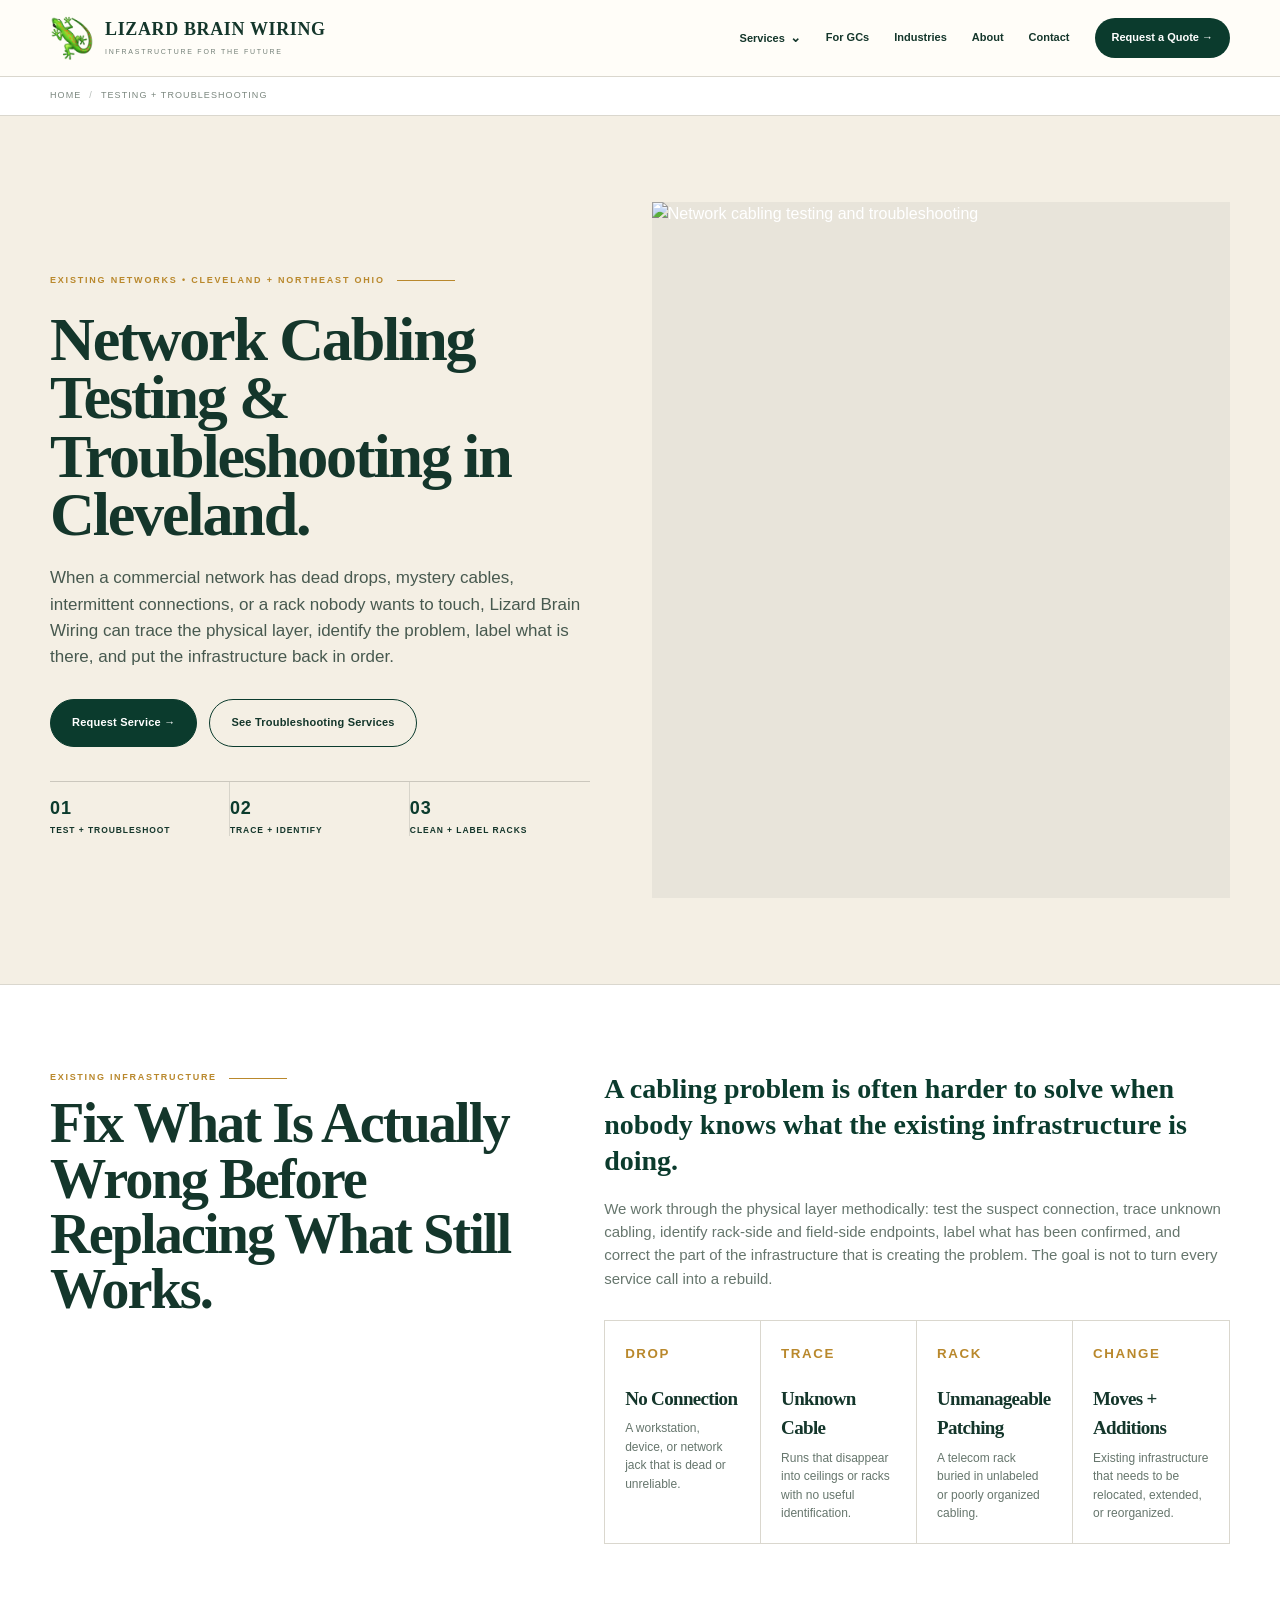
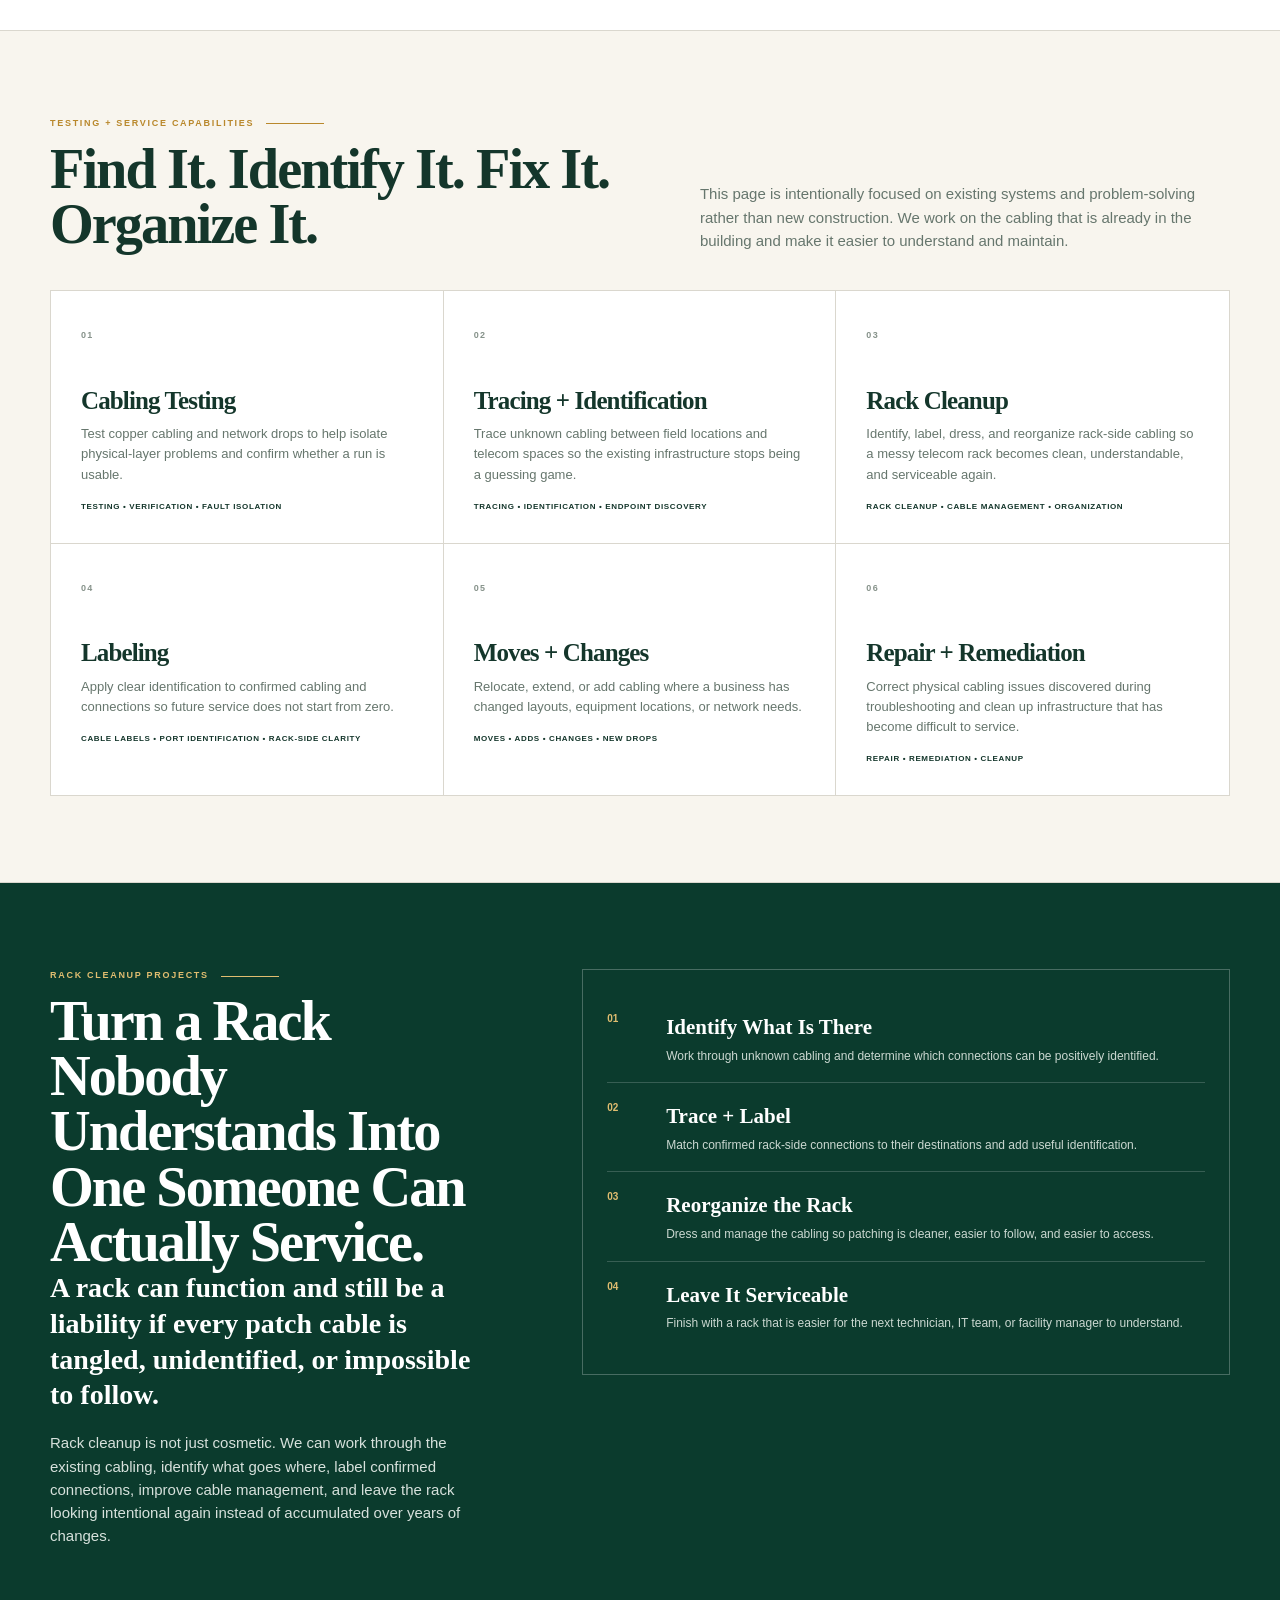
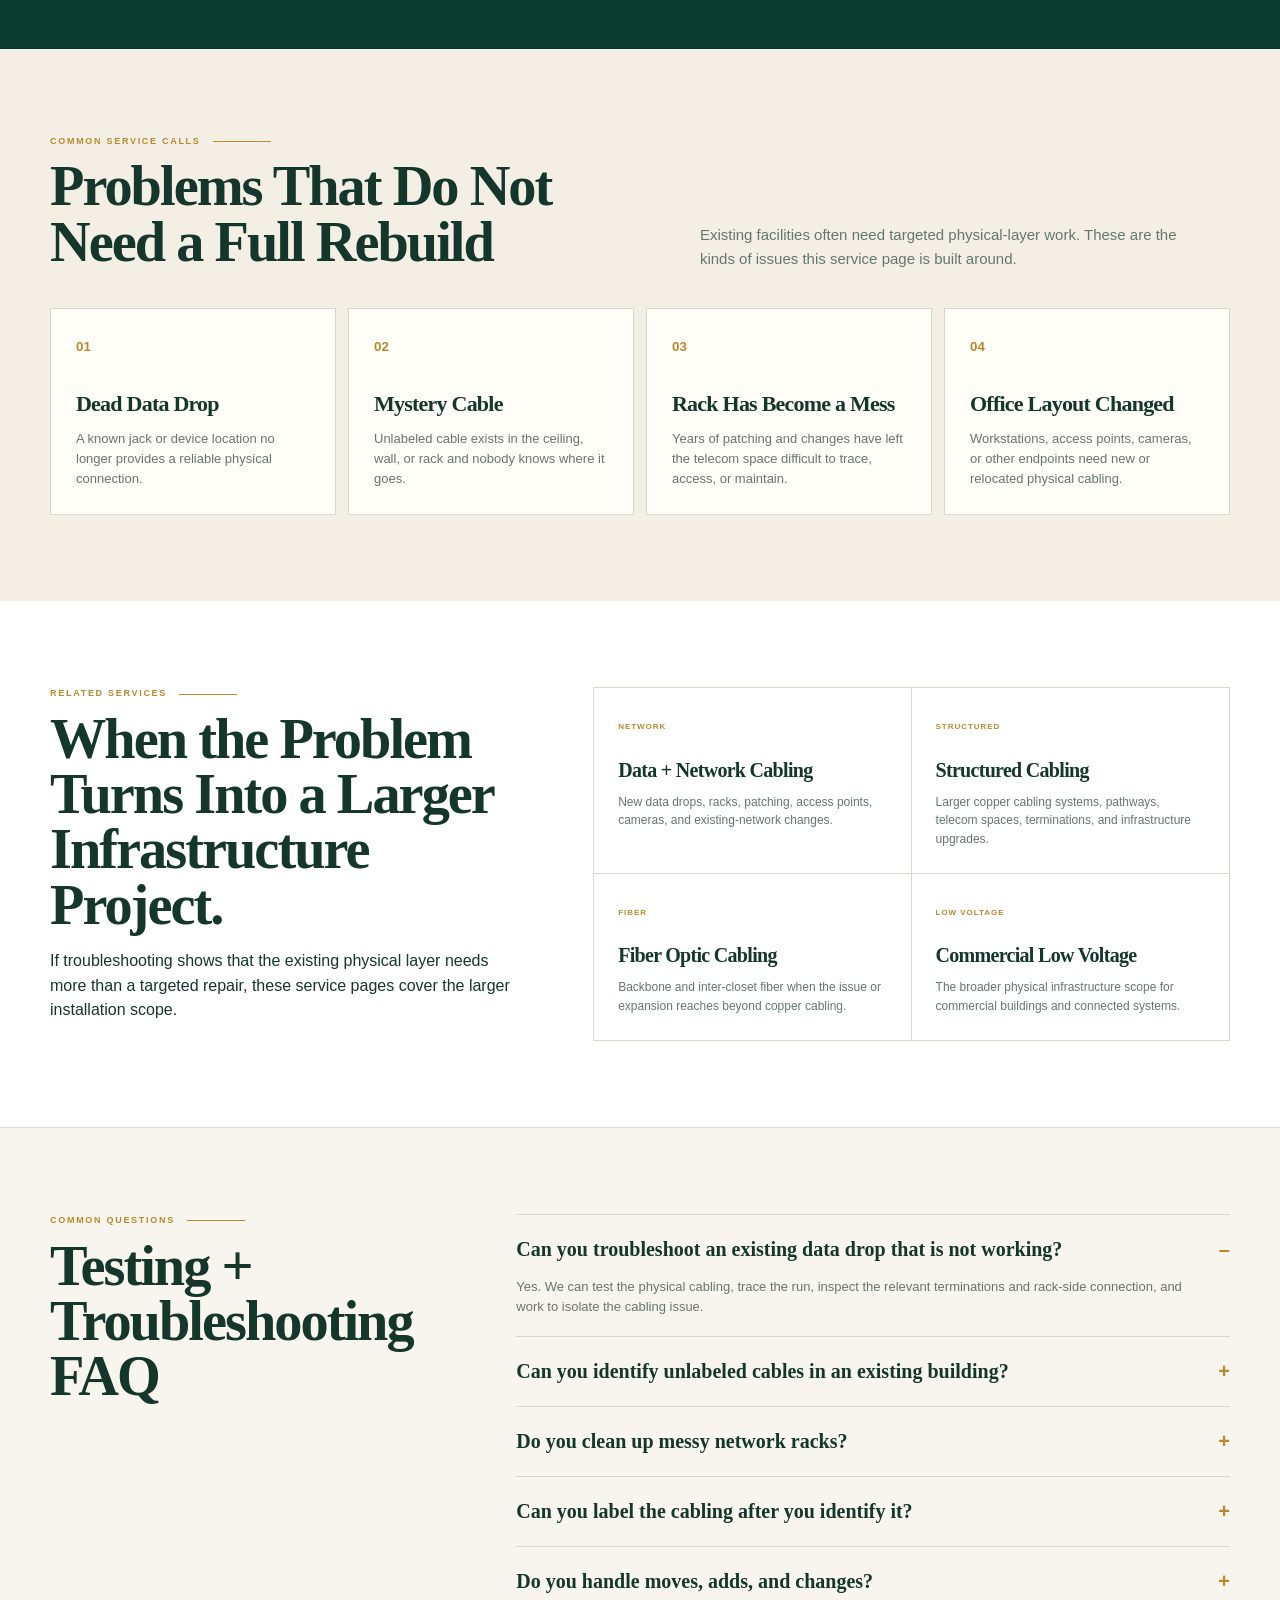
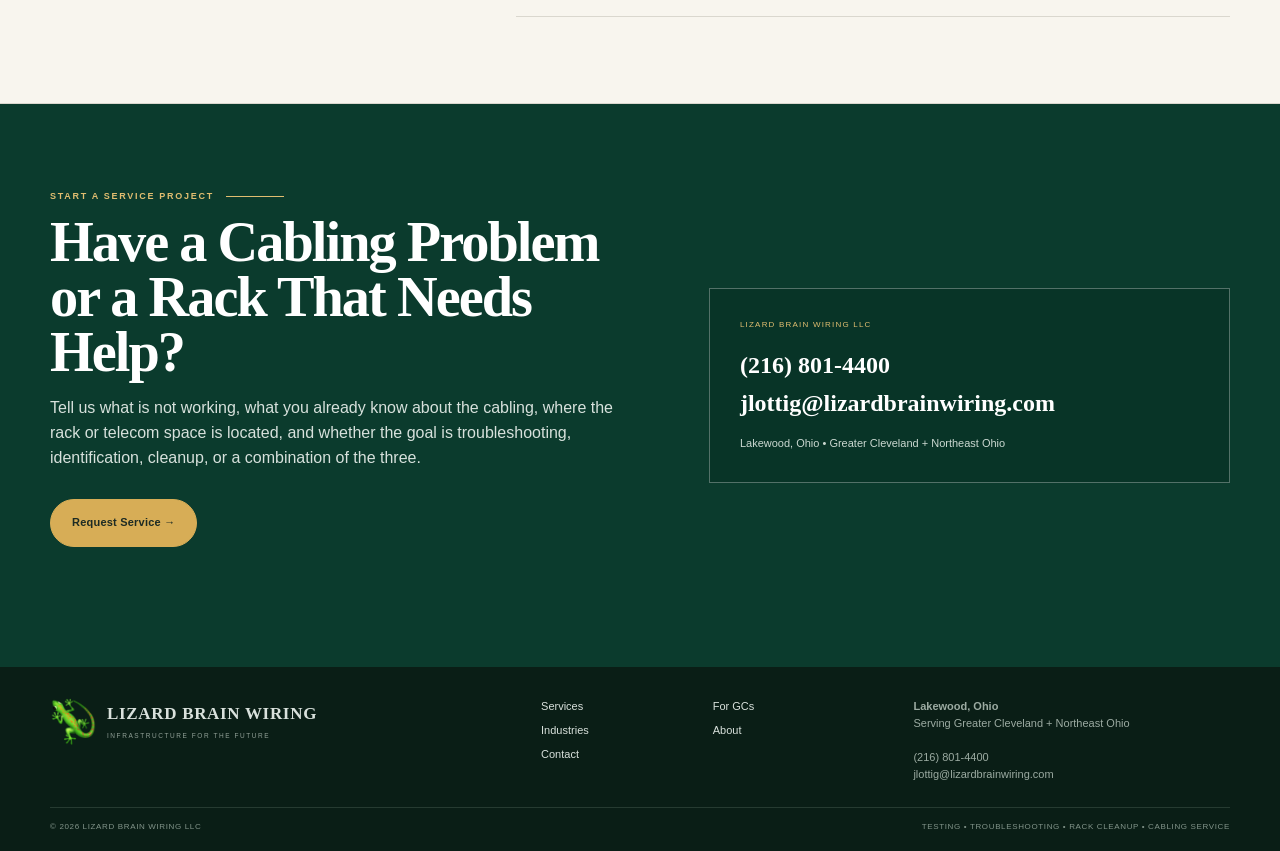
==== cabling-testing-troubleshooting/index.html @ b687ece9 "Recover live site source: add cabling-testing-troubleshooting/index.html" ====
<!doctype html>
<html lang="en">
<head>
<meta charset="utf-8">
<meta name="viewport" content="width=device-width,initial-scale=1">
<title>Network Cabling Testing & Troubleshooting Cleveland | Lizard Brain Wiring</title>
<meta name="description" content="Commercial network cabling testing and troubleshooting in Cleveland. Cable tracing, identification, labeling, rack cleanup, moves, changes and remediation.">
<meta name="theme-color" content="#0b3b2d">
<link rel="canonical" href="https://lizardbrainwiring.com/cabling-testing-troubleshooting/">
<style>:root{--green:#0b3b2d;--green2:#123f32;--ink:#14362b;--cream:#f4efe4;--paper:#fffdf8;--gold:#b9882c;--muted:#66766d;--line:#dad7ce;--soft:#f8f5ee}*{box-sizing:border-box} html{scroll-behavior:smooth} body{margin:0;background:var(--paper);color:var(--ink);font-family:Arial,Helvetica,sans-serif;line-height:1.55} a{color:inherit;text-decoration:none} .wrap{width:min(1180px,calc(100% - 44px));margin:auto}header{position:sticky;top:0;z-index:20;background:rgba(255,253,248,.96);backdrop-filter:blur(12px);border-bottom:1px solid var(--line)}.nav{height:76px;display:flex;align-items:center;justify-content:space-between;gap:24px} .brand{display:flex;align-items:center;gap:11px;min-width:250px} .brand img{width:44px;height:44px;object-fit:contain} .brand b{font:700 18px/1 Georgia,serif;letter-spacing:.035em} .brand small{display:block;margin-top:5px;font-size:7px;letter-spacing:.25em;color:#748078}nav{display:flex;align-items:center;gap:25px;font-size:11px;font-weight:700} .pill{background:var(--green);color:#fff;padding:11px 17px;border-radius:999px}h1,h2,h3{font-family:Georgia,'Times New Roman',serif;margin:0;letter-spacing:-.035em} .eyebrow{display:flex;align-items:center;gap:12px;text-transform:uppercase;letter-spacing:.2em;font-size:9px;font-weight:800;color:var(--gold)} .eyebrow:after{content:'';width:58px;height:1px;background:var(--gold)}.hero{background:var(--cream);border-bottom:1px solid var(--line)} .hero-grid{display:grid;grid-template-columns:minmax(0,1.16fr) minmax(360px,.74fr);column-gap:82px;min-height:650px;align-items:center} .hero-copy{padding:82px 0 70px;display:flex;flex-direction:column;justify-content:center;min-width:0}h1{font-size:clamp(50px,4.55vw,70px);line-height:.95;max-width:610px;margin:22px 0 22px} .hero-copy p{font-size:17px;max-width:540px;color:#47594f;margin:0} .actions{display:flex;gap:12px;flex-wrap:wrap;margin:28px 0 34px} .btn{display:inline-flex;min-height:48px;align-items:center;justify-content:center;padding:0 21px;border:1px solid var(--green);border-radius:999px;font-size:11px;font-weight:800;letter-spacing:.02em} .btn.primary{background:var(--green);color:#fff}.benefits{display:grid;grid-template-columns:repeat(4,1fr);border-top:1px solid #cbc7bd} .benefit{padding:14px 14px 0 0;border-right:1px solid #d7d4ca;font-size:8.5px;line-height:1.35;text-transform:uppercase;letter-spacing:.11em;font-weight:800} .benefit:last-child{border-right:0} .benefit strong{display:block;font-size:18px;color:var(--green);margin-bottom:5px}.hero-photo{position:relative;height:520px;min-height:0;overflow:hidden;align-self:center;margin:50px 0;border:1px solid rgba(20,54,43,.12);background:#e7e3da} .hero-photo img{position:absolute;inset:0;width:100%;height:100%;object-fit:cover;object-position:55% center} .hero-photo:after{content:'';position:absolute;inset:auto 0 0 auto;width:44%;height:25%;background:rgba(11,59,45,.92);clip-path:polygon(24% 0,100% 0,100% 100%,0 100%)} .hero-tag{position:absolute;right:27px;bottom:24px;z-index:2;color:#fff;text-align:right;text-transform:uppercase;letter-spacing:.15em;font-size:8px;line-height:1.8}.signal{background:#fff;border-bottom:1px solid var(--line)} .signal-grid{display:grid;grid-template-columns:1.3fr repeat(4,1fr)} .signal-grid div{padding:16px 18px;border-left:1px solid var(--line);font-size:9px;text-transform:uppercase;letter-spacing:.11em;font-weight:800;text-align:center} .signal-grid div:first-child{border-left:0;text-align:left;color:#68766e}section{padding:86px 0} .section-head{display:grid;grid-template-columns:1.05fr .95fr;gap:64px;align-items:end;margin-bottom:38px} h2{font-size:clamp(40px,4.4vw,60px);line-height:.98} .section-head p{margin:0;color:var(--muted);font-size:15px;max-width:510px} .kicker{display:flex;align-items:center;gap:12px;text-transform:uppercase;letter-spacing:.19em;font-size:9px;color:var(--gold);font-weight:800;margin-bottom:11px} .kicker:after{content:'';width:58px;height:1px;background:var(--gold)}.services{background:#fff} .service-grid{display:grid;grid-template-columns:repeat(3,1fr);border:1px solid var(--line)} .service{padding:30px;min-height:230px;border-right:1px solid var(--line);border-bottom:1px solid var(--line)} .service:nth-child(3n){border-right:0} .service:nth-last-child(-n+3){border-bottom:0} .num{font-size:9px;color:#87938b;font-weight:800;letter-spacing:.15em} .service h3{font-size:25px;line-height:1.05;margin:46px 0 10px} .service p{font-size:13px;color:var(--muted);margin:0} .service strong{display:block;margin-top:16px;font-size:8px;line-height:1.5;letter-spacing:.08em;text-transform:uppercase}.gc{background:var(--green);color:#fff;padding:82px 0} .gc-grid{display:grid;grid-template-columns:1fr 1fr;gap:90px;align-items:start} .gc .kicker{color:#e0bd70} .gc .kicker:after{background:#e0bd70} .gc h2{max-width:560px} .gc p{color:#d7e1dc;font-size:15px;max-width:560px} .gc-panel{border-top:1px solid rgba(255,255,255,.35)} .gc-item{display:grid;grid-template-columns:42px 1fr;gap:14px;padding:20px 0;border-bottom:1px solid rgba(255,255,255,.22)} .gc-item b{color:#e4c273;font-size:11px} .gc-item strong{display:block;font-family:Georgia,serif;font-size:22px;margin-bottom:4px} .gc-item span{color:#cbd8d1;font-size:13px}.industries{background:var(--cream)} .industry-grid{display:grid;grid-template-columns:repeat(4,1fr);gap:12px} .industry{background:var(--paper);border:1px solid var(--line);padding:25px;min-height:170px} .industry small{color:var(--gold);font-weight:800} .industry h3{font-size:23px;margin:31px 0 8px} .industry p{margin:0;color:var(--muted);font-size:13px}.process{background:var(--soft);border-top:1px solid var(--line);border-bottom:1px solid var(--line)} .steps{display:grid;grid-template-columns:repeat(4,1fr);border-top:1px solid var(--green);margin-top:36px} .step{padding:24px 24px 0 0;min-height:170px;border-right:1px solid var(--line)} .step:last-child{border-right:0} .step small{color:var(--gold);font-weight:800} .step h3{font-size:24px;margin:34px 0 8px} .step p{font-size:13px;color:var(--muted);margin:0}.about-grid{display:grid;grid-template-columns:.9fr 1.1fr;gap:84px;align-items:start} .about-grid .statement{font:700 27px/1.3 Georgia,serif;color:var(--green);margin:0 0 16px} .about-grid p{color:var(--muted);font-size:15px}.quote{background:var(--green);color:#fff} .quote-grid{display:grid;grid-template-columns:.85fr 1.15fr;gap:80px;align-items:start} .quote .kicker{color:#e0bd70} .quote .kicker:after{background:#e0bd70} .quote p{color:#d7e1dc} form{display:grid;grid-template-columns:1fr 1fr;gap:10px} label{display:grid;gap:5px;font-size:8px;text-transform:uppercase;letter-spacing:.1em;font-weight:800;color:#dbe5df} label.full,button.full,.status{grid-column:1/-1} input,select,textarea{width:100%;padding:12px;border:1px solid #557366;background:#1b4a37;color:#fff;font-family:Arial,Helvetica,sans-serif;font-size:16px;line-height:1.45;font-weight:500;outline:none} input::placeholder,textarea::placeholder{color:#a9b8b0;font-size:14px;font-weight:400} select option{font-size:16px} button{cursor:pointer} .gold{background:#d7ad56;border-color:#d7ad56;color:#1d2b24} .status{margin:0;min-height:16px;color:#e8cb88;font-size:10px}footer{background:#0a1e16;color:#d9e1dc;padding:31px 0 18px} .footer-grid{display:grid;grid-template-columns:1.15fr .85fr .8fr;gap:36px;align-items:start} .footer-brand{display:flex;align-items:center;gap:10px} .footer-brand img{width:47px;height:47px} .footer-brand b{font:700 17px Georgia,serif;letter-spacing:.04em} .footer-brand small{display:block;margin-top:4px;font-size:6.5px;letter-spacing:.24em;color:#91a097} .footer-links{display:grid;grid-template-columns:1fr 1fr;gap:7px;font-size:11px} .footer-meta{font-size:11px;color:#9caba2} .legal{display:flex;justify-content:space-between;border-top:1px solid #263b31;margin-top:24px;padding-top:13px;font-size:8px;color:#82948a;text-transform:uppercase;letter-spacing:.08em}@media(max-width:900px){nav a:not(.pill){display:none} .hero-grid,.section-head,.gc-grid,.about-grid,.quote-grid{grid-template-columns:1fr} .hero-grid{column-gap:0} .hero-copy{padding:58px 0 42px} .hero-photo{height:460px;min-height:0;margin:0 0 44px} .signal-grid{grid-template-columns:1fr 1fr} .signal-grid div{border-top:1px solid var(--line)} .service-grid{grid-template-columns:1fr 1fr} .service:nth-child(3n){border-right:1px solid var(--line)} .service:nth-child(2n){border-right:0} .service:nth-last-child(-n+3){border-bottom:1px solid var(--line)} .service:nth-last-child(-n+2){border-bottom:0} .industry-grid,.steps{grid-template-columns:1fr 1fr}}@media(max-width:580px){
.wrap{width:min(100% - 28px,1180px)}
.nav{height:82px;gap:12px}
.brand{min-width:0;gap:9px;flex:1 1 auto}
.brand .logo-mark{width:40px;height:40px;flex:0 0 40px}
.brand>span:last-child{min-width:0}
.brand b{display:block;font-size:14px;line-height:1.02;letter-spacing:.025em;white-space:nowrap}
.brand small{font-size:5.5px;letter-spacing:.19em;white-space:nowrap;margin-top:6px}
nav{flex:0 0 auto}
.pill{font-size:9.5px;padding:10px 14px;white-space:nowrap}
.hero-grid{display:block;min-height:0;align-items:stretch}
.hero-copy{padding:48px 0 36px}
.eyebrow{font-size:7.5px;letter-spacing:.17em;gap:9px;white-space:nowrap}
.eyebrow:after{width:32px;flex:0 0 32px}
h1{font-size:clamp(35px,9.4vw,39px);line-height:.96;letter-spacing:-.042em;max-width:100%;margin:20px 0 20px}
.hero-copy p{font-size:15.5px;line-height:1.6;max-width:100%}
.actions{gap:10px;margin:25px 0 30px}
.btn{min-height:46px;padding:0 18px;font-size:10.5px}
.benefits{grid-template-columns:repeat(2,1fr)}
.benefit{border-right:1px solid #d7d4ca;border-bottom:1px solid #d7d4ca;padding:13px 12px 13px 0}
.benefit:nth-child(2n){border-right:0;padding-left:14px}
.benefit:nth-last-child(-n+2){border-bottom:0}
.hero-photo{height:330px;margin:8px 0 34px}
.hero-tag{right:18px;bottom:18px;font-size:7px}
.hero-photo:after{width:56%;height:30%}
section{padding:64px 0}
.hero{padding:18px 0 0}
.signal-grid,.service-grid,.industry-grid,.steps,form,.footer-grid{grid-template-columns:1fr}
.signal-grid div{border-left:0}
.service{border-right:0!important;border-bottom:1px solid var(--line)!important}
.service:last-child{border-bottom:0!important}
.gc-grid{gap:42px}
.step{border-right:0;border-bottom:1px solid var(--line)}
.step:last-child{border-bottom:0}
label.full,button.full,.status{grid-column:1}
.legal{display:block}
.legal span{display:block;margin-top:6px}
}
@media(max-width:380px){
.nav{height:76px}.brand .logo-mark{width:35px;height:35px;flex-basis:35px}.brand b{font-size:12.5px}.brand small{font-size:5px}.pill{font-size:8.5px;padding:9px 11px}h1{font-size:34px}.eyebrow{font-size:7px}.eyebrow:after{width:24px;flex-basis:24px}.btn{padding:0 15px;font-size:10px}
}
.logo-mark{display:inline-block;flex:0 0 auto;background:url('/logo.svg') center/contain no-repeat;width:44px;height:44px}.footer-brand .logo-mark{width:47px;height:47px}.hp{position:absolute!important;left:-10000px!important;width:1px!important;height:1px!important;overflow:hidden!important}.btn:disabled{opacity:.65;cursor:wait}
.form-note{grid-column:1/-1;margin:0;color:#aebdb5;font-size:10px;line-height:1.5;text-transform:none;letter-spacing:0;font-weight:400}
input:focus,select:focus,textarea:focus{border-color:#e0bd70;box-shadow:0 0 0 2px rgba(224,189,112,.18)}
@media(max-width:580px){.form-note{grid-column:1}}

.service-more{display:inline-flex;align-items:center;margin-top:18px;font-size:9px;font-weight:800;letter-spacing:.05em;text-transform:uppercase;color:var(--green);border-bottom:1px solid rgba(11,59,45,.35);padding-bottom:3px}.service-more:hover{border-bottom-color:var(--green)}

.site-nav-row{position:relative}.desktop-nav{display:flex;align-items:center;gap:25px}.desktop-services{position:relative}
.services-trigger{appearance:none;border:0;background:transparent;color:var(--ink);font:700 11px Arial,Helvetica,sans-serif;cursor:pointer;padding:12px 0;display:flex;align-items:center;gap:5px}
.services-trigger span{font-size:13px;transition:transform .18s ease}.desktop-services.is-open .services-trigger span,.desktop-services:hover .services-trigger span,.desktop-services:focus-within .services-trigger span{transform:rotate(180deg)}
.services-dropdown{position:absolute;top:calc(100% + 9px);left:-18px;width:265px;background:var(--paper);border:1px solid var(--line);box-shadow:0 14px 34px rgba(10,30,22,.14);padding:8px;opacity:0;visibility:hidden;transform:translateY(-5px);transition:.16s ease;z-index:60}
.services-dropdown:before{content:'';position:absolute;left:0;right:0;top:-12px;height:12px}.services-dropdown a{display:block!important;padding:12px;font-size:11px;border-bottom:1px solid #ece8df}
.services-dropdown a:last-child{border-bottom:0}.services-dropdown a:hover,.services-dropdown a:focus{background:var(--soft);color:var(--green)}
.desktop-services:hover .services-dropdown,.desktop-services:focus-within .services-dropdown,.desktop-services.is-open .services-dropdown{opacity:1;visibility:visible;transform:none}
.mobile-menu-toggle{display:none;width:44px;height:44px;border:1px solid var(--line);background:var(--paper);border-radius:10px;padding:0;align-items:center;justify-content:center;flex-direction:column;gap:5px;flex:0 0 44px}
.mobile-menu-toggle span{display:block;width:20px;height:2px;background:var(--green);transition:.18s ease}.mobile-menu-toggle[aria-expanded="true"] span:nth-child(1){transform:translateY(7px) rotate(45deg)}
.mobile-menu-toggle[aria-expanded="true"] span:nth-child(2){opacity:0}.mobile-menu-toggle[aria-expanded="true"] span:nth-child(3){transform:translateY(-7px) rotate(-45deg)}
.mobile-drawer{background:var(--paper);border-top:1px solid var(--line);box-shadow:0 14px 30px rgba(10,30,22,.12)}.mobile-drawer[hidden]{display:none}
.mobile-menu-inner{padding:14px 0 20px;display:grid}.mobile-menu-inner>a{display:block;padding:13px 2px;border-bottom:1px solid var(--line);font-size:13px;font-weight:700}
.mobile-menu-inner .mobile-sub{padding-left:18px;font-weight:600;color:#4f6258}.mobile-services-label{padding:15px 2px 5px;font-size:8px;letter-spacing:.16em;text-transform:uppercase;color:var(--gold);font-weight:800}
.mobile-menu-inner .mobile-quote{margin-top:16px;border:0;background:var(--green);color:#fff;border-radius:999px;text-align:center;padding:13px 18px}.mobile-menu-inner>a:last-child{border-bottom:0}
@media(max-width:900px){.desktop-nav{display:none!important}.mobile-menu-toggle{display:flex}.site-nav-row{gap:14px}.site-header .brand{min-width:0;flex:1 1 auto}.site-header .brand b,.site-header .brand small{white-space:nowrap}}
@media(max-width:580px){.site-header .nav{height:76px}.mobile-menu-toggle{width:42px;height:42px;flex-basis:42px}.site-header .brand b{font-size:14px}.site-header .brand small{font-size:5.5px}.mobile-menu-inner>a{font-size:12.5px;padding:12px 2px}}
@media(max-width:380px){.site-header .brand b{font-size:12.5px}.site-header .brand small{font-size:5px}.mobile-menu-toggle{width:40px;height:40px;flex-basis:40px}}

html,body{max-width:100%;overflow-x:hidden}.trouble-page *{min-width:0}
.trouble-page .breadcrumb{border-bottom:1px solid var(--line);background:#fff}.trouble-page .breadcrumb .wrap{padding:12px 0;font-size:9px;text-transform:uppercase;letter-spacing:.12em;color:#7b877f}.trouble-page .breadcrumb span{color:#b3b9b5;margin:0 8px}
.trouble-page .hero-grid{grid-template-columns:1.02fr .98fr;min-height:610px;align-items:stretch;column-gap:0}.trouble-page .hero-copy{padding:72px 62px 62px 0}.trouble-page h1{font-size:clamp(49px,4.85vw,74px);line-height:.94;max-width:780px}.trouble-page .hero-copy p{max-width:640px}
.trouble-page .hero-points{display:grid;grid-template-columns:repeat(3,1fr);border-top:1px solid #cbc7bd}.trouble-page .hero-point{padding:14px 14px 0 0;border-right:1px solid #d7d4ca;font-size:8.5px;line-height:1.35;text-transform:uppercase;letter-spacing:.11em;font-weight:800}.trouble-page .hero-point:last-child{border-right:0}.trouble-page .hero-point strong{display:block;font-size:18px;color:var(--green);margin-bottom:5px}
.trouble-page .diag-visual{position:relative;min-height:610px;background:#102f27;color:#fff;overflow:hidden;padding:46px 38px;display:flex;align-items:center}.trouble-page .diag-visual:before{content:'';position:absolute;inset:0;background:radial-gradient(circle at 50% 45%,rgba(224,189,112,.17),transparent 30%),linear-gradient(rgba(255,255,255,.045) 1px,transparent 1px),linear-gradient(90deg,rgba(255,255,255,.045) 1px,transparent 1px);background-size:auto,32px 32px,32px 32px}
.trouble-page .diag-board{position:relative;z-index:2;width:100%;border:1px solid rgba(255,255,255,.22);padding:24px;background:rgba(2,22,16,.3)}.trouble-page .diag-label{text-transform:uppercase;letter-spacing:.18em;font-size:8px;color:#e0bd70;margin-bottom:21px}
.trouble-page .diag-row{display:grid;grid-template-columns:42px 1fr;gap:14px;align-items:start;padding:16px 0;border-top:1px solid rgba(255,255,255,.17)}.trouble-page .diag-row:first-of-type{border-top:0}.trouble-page .diag-code{width:38px;height:38px;border:1px solid #d7ad56;border-radius:50%;display:grid;place-items:center;font:700 12px Georgia,serif;color:#e0bd70}.trouble-page .diag-row b{font:700 20px Georgia,serif;display:block}.trouble-page .diag-row span{font-size:10.5px;color:#cbd8d1}.trouble-page .diag-arrow{height:18px;border-left:1px solid #d7ad56;margin-left:18px}
.trouble-page .intro{background:#fff}.trouble-page .intro-grid,.trouble-page .rack-grid,.trouble-page .faq-grid{display:grid;grid-template-columns:.86fr 1.14fr;gap:82px;align-items:start}.trouble-page .intro .lead,.trouble-page .rack .statement{font:700 28px/1.28 Georgia,serif;color:var(--green);margin:0 0 18px}.trouble-page .intro p,.trouble-page .rack p{color:var(--muted);font-size:15px}
.trouble-page .problem-strip{display:grid;grid-template-columns:repeat(4,1fr);border:1px solid var(--line);margin-top:30px}.trouble-page .problem{padding:20px;border-right:1px solid var(--line)}.trouble-page .problem:last-child{border-right:0}.trouble-page .problem small{color:var(--gold);font-weight:800;letter-spacing:.12em}.trouble-page .problem h3{font-size:19px;margin:18px 0 6px}.trouble-page .problem p{font-size:12px;margin:0}
.trouble-page .capabilities{background:var(--soft);border-top:1px solid var(--line);border-bottom:1px solid var(--line)}.trouble-page .cap-grid{display:grid;grid-template-columns:repeat(3,1fr);border:1px solid var(--line);background:#fff}.trouble-page .cap{padding:30px;min-height:245px;border-right:1px solid var(--line);border-bottom:1px solid var(--line)}.trouble-page .cap:nth-child(3n){border-right:0}.trouble-page .cap:nth-last-child(-n+3){border-bottom:0}.trouble-page .cap .num{font-size:9px;color:#87938b;font-weight:800;letter-spacing:.15em}.trouble-page .cap h3{font-size:25px;line-height:1.05;margin:42px 0 10px}.trouble-page .cap p{font-size:13px;color:var(--muted);margin:0}.trouble-page .cap strong{display:block;margin-top:16px;font-size:8px;line-height:1.5;letter-spacing:.08em;text-transform:uppercase}
.trouble-page .rack{background:var(--green);color:#fff}.trouble-page .rack-grid{grid-template-columns:.82fr 1.18fr}.trouble-page .rack .kicker{color:#e0bd70}.trouble-page .rack .kicker:after{background:#e0bd70}.trouble-page .rack .statement{color:#fff}.trouble-page .rack p{color:#d7e1dc}.trouble-page .rack-board{border:1px solid rgba(255,255,255,.25);padding:24px}
.trouble-page .rack-step{display:grid;grid-template-columns:46px 1fr;gap:13px;padding:17px 0;border-top:1px solid rgba(255,255,255,.18)}.trouble-page .rack-step:first-child{border-top:0}.trouble-page .rack-step b{color:#e0bd70;font-size:10px}.trouble-page .rack-step strong{display:block;font-family:Georgia,serif;font-size:21px;margin-bottom:3px}.trouble-page .rack-step span{display:block;color:#cbd8d1;font-size:12px}
.trouble-page .situations{background:var(--cream)}.trouble-page .situation-grid{display:grid;grid-template-columns:repeat(4,1fr);gap:12px}.trouble-page .situation{background:var(--paper);border:1px solid var(--line);padding:25px;min-height:185px}.trouble-page .situation small{color:var(--gold);font-weight:800}.trouble-page .situation h3{font-size:22px;margin:28px 0 8px}.trouble-page .situation p{margin:0;color:var(--muted);font-size:13px}
.trouble-page .boundary{background:#fff}.trouble-page .boundary-grid{display:grid;grid-template-columns:.84fr 1.16fr;gap:82px;align-items:start}.trouble-page .boundary-cards{display:grid;grid-template-columns:1fr 1fr;border:1px solid var(--line)}.trouble-page .boundary-card{padding:24px;border-right:1px solid var(--line);border-bottom:1px solid var(--line)}.trouble-page .boundary-card:nth-child(2n){border-right:0}.trouble-page .boundary-card:nth-last-child(-n+2){border-bottom:0}.trouble-page .boundary-card small{color:var(--gold);font-size:8px;font-weight:800;letter-spacing:.12em}.trouble-page .boundary-card h3{font-size:20px;margin:18px 0 7px}.trouble-page .boundary-card p{font-size:12px;color:var(--muted);margin:0}
.trouble-page .faq{background:var(--soft);border-top:1px solid var(--line);border-bottom:1px solid var(--line)}.trouble-page .faq-grid{grid-template-columns:.7fr 1.3fr}.trouble-page .questions{border-top:1px solid var(--line)}.trouble-page details{border-bottom:1px solid var(--line);padding:19px 0}.trouble-page summary{cursor:pointer;font-family:Georgia,serif;font-size:20px;font-weight:700;list-style:none;display:flex;justify-content:space-between;gap:18px}.trouble-page summary::-webkit-details-marker{display:none}.trouble-page summary:after{content:'+';font-family:Arial,sans-serif;color:var(--gold)}.trouble-page details[open] summary:after{content:'–'}.trouble-page details p{color:var(--muted);font-size:13px;margin:12px 36px 0 0}
.trouble-page .quote-grid{grid-template-columns:1fr .9fr;align-items:center}.trouble-page .contact-card{border:1px solid rgba(255,255,255,.3);padding:30px;background:rgba(4,32,23,.24);min-width:0}.trouble-page .contact-card small{display:block;color:#e0bd70;text-transform:uppercase;letter-spacing:.15em;font-size:8px;margin-bottom:18px}.trouble-page .contact-card a{display:block;font:700 24px/1.25 Georgia,serif;margin:8px 0;overflow-wrap:anywhere;word-break:break-word}.trouble-page .contact-card span{font-size:11px;color:#cbd8d1;display:block;margin-top:17px}
@media(max-width:900px){
 .trouble-page .hero-grid,.trouble-page .intro-grid,.trouble-page .rack-grid,.trouble-page .faq-grid,.trouble-page .quote-grid,.trouble-page .boundary-grid{grid-template-columns:1fr}
 .trouble-page .quote-grid{gap:42px}.trouble-page .hero-copy{padding:56px 0 40px}.trouble-page .diag-visual{min-height:500px}.trouble-page .rack-grid,.trouble-page .boundary-grid{gap:42px}
 .trouble-page .cap-grid{grid-template-columns:1fr 1fr}.trouble-page .cap:nth-child(3n){border-right:1px solid var(--line)}.trouble-page .cap:nth-child(2n){border-right:0}
 .trouble-page .situation-grid,.trouble-page .problem-strip{grid-template-columns:1fr 1fr}.trouble-page .problem:nth-child(2){border-right:0}.trouble-page .problem:nth-child(-n+2){border-bottom:1px solid var(--line)}
}
@media(max-width:580px){
 .trouble-page .breadcrumb .wrap{font-size:8px}.trouble-page h1{font-size:clamp(35px,9.4vw,42px);line-height:.96;overflow-wrap:normal}.trouble-page .hero-copy{padding:42px 0 32px}
 .trouble-page .hero-copy p{font-size:15px}.trouble-page .actions{margin:24px 0 28px}.trouble-page .hero-points{grid-template-columns:1fr 1fr}
 .trouble-page .hero-point{border-bottom:1px solid #d7d4ca;padding:11px 0}.trouble-page .hero-point:nth-child(2){border-right:0}.trouble-page .hero-point:last-child{grid-column:1/-1;border-right:0;border-bottom:0}
 .trouble-page .diag-visual{min-height:425px;padding:22px 16px}.trouble-page .diag-board{padding:18px}.trouble-page .diag-row{grid-template-columns:40px 1fr}.trouble-page .diag-row b{font-size:18px}.trouble-page .diag-code{width:35px;height:35px}
 .trouble-page .cap-grid,.trouble-page .situation-grid,.trouble-page .problem-strip,.trouble-page .boundary-cards{grid-template-columns:1fr}.trouble-page .cap{border-right:0!important;border-bottom:1px solid var(--line)!important}.trouble-page .cap:last-child{border-bottom:0!important}
 .trouble-page .problem{border-right:0!important;border-bottom:1px solid var(--line)!important}.trouble-page .problem:last-child{border-bottom:0!important}
 .trouble-page .boundary-card{border-right:0!important;border-bottom:1px solid var(--line)!important}.trouble-page .boundary-card:last-child{border-bottom:0!important}
 .trouble-page .contact-card{padding:24px 20px}.trouble-page .contact-card a{font-size:18px}
 .trouble-page summary{font-size:18px}.trouble-page details p{margin-right:0}.trouble-page .intro .lead,.trouble-page .rack .statement{font-size:24px}
}
@media(max-width:380px){.trouble-page h1{font-size:33px}.trouble-page .diag-row b{font-size:17px}}
</style>
<script type="application/ld+json">{"@context": "https://schema.org", "@graph": [{"@type": "Service", "@id": "https://lizardbrainwiring.com/cabling-testing-troubleshooting/#service", "name": "Network Cabling Testing, Troubleshooting and Rack Cleanup", "serviceType": "Commercial network cabling testing, troubleshooting, cable identification and rack cleanup", "provider": {"@id": "https://lizardbrainwiring.com/#business"}, "areaServed": [{"@type": "City", "name": "Cleveland"}, {"@type": "AdministrativeArea", "name": "Northeast Ohio"}], "url": "https://lizardbrainwiring.com/cabling-testing-troubleshooting/", "description": "Commercial cabling testing and troubleshooting, cable tracing and identification, labeling, rack cleanup, moves, additions and remediation across Greater Cleveland and Northeast Ohio."}, {"@type": "BreadcrumbList", "itemListElement": [{"@type": "ListItem", "position": 1, "name": "Home", "item": "https://lizardbrainwiring.com/"}, {"@type": "ListItem", "position": 2, "name": "Cabling Testing and Troubleshooting", "item": "https://lizardbrainwiring.com/cabling-testing-troubleshooting/"}]}]}</script>




<style id="text-collision-fixes">
/* Never split service headings or FAQ words in the middle. */
.trouble-page .problem h3,
.trouble-page .cap h3,
.trouble-page .situation h3,
.trouble-page .boundary-card h3,
.trouble-page .faq h2,
.trouble-page summary{
  max-width:100%;
  overflow-wrap:normal;
  word-break:normal;
  hyphens:none;
}

/* Keep dense card layouts comfortably wide before they can look cramped. */
@media(max-width:1100px){
  .trouble-page .problem-strip,
  .trouble-page .situation-grid{
    grid-template-columns:1fr 1fr;
  }

  .trouble-page .problem{
    border-bottom:1px solid var(--line);
  }
  .trouble-page .problem:nth-child(2n){
    border-right:0;
  }
  .trouble-page .problem:nth-last-child(-n+2){
    border-bottom:0;
  }

  .trouble-page .faq-grid{
    grid-template-columns:1fr;
    gap:34px;
  }
  .trouble-page .faq h2{
    max-width:760px;
    font-size:clamp(40px,5.2vw,54px);
    line-height:.98;
  }
}

/* Phones: one card per row and more restrained typography. */
@media(max-width:700px){
  .trouble-page .problem-strip,
  .trouble-page .situation-grid{
    grid-template-columns:1fr;
  }

  .trouble-page .problem{
    border-right:0!important;
    border-bottom:1px solid var(--line)!important;
  }
  .trouble-page .problem:last-child{
    border-bottom:0!important;
  }

  .trouble-page .problem h3,
  .trouble-page .situation h3{
    font-size:19px;
    line-height:1.08;
  }

  .trouble-page .faq-grid{
    gap:24px;
  }
  .trouble-page .faq h2{
    font-size:clamp(32px,9.2vw,40px);
    line-height:1;
    max-width:100%;
  }
}

@media(max-width:380px){
  .trouble-page .faq h2{
    font-size:30px;
  }
  .trouble-page .problem h3,
  .trouble-page .situation h3{
    font-size:18px;
  }
}
</style>

<style id="lbw-prod-extra">.hero-photo:before,.hero-photo:after,.tech-visual:before,.tech-visual:after,.network-visual:before,.network-visual:after,.fiber-visual:before,.fiber-visual:after,.scope-visual:before,.scope-visual:after,.build-visual:before,.build-visual:after,.diag-visual:before,.diag-visual:after,.route-visual:before,.route-visual:after{display:none!important;content:none!important}.hero-tag{display:none!important}.lbw-photo-host{padding:0!important;background:#e8e4da!important;display:flex!important;align-items:center!important;justify-content:center!important;overflow:hidden!important}.lbw-one{display:block!important;position:static!important;inset:auto!important;width:100%!important;height:100%!important;object-fit:contain!important;object-position:center!important;margin:0!important;filter:none!important}.lbw-ba{width:100%;height:100%;display:grid;grid-template-columns:1fr 1fr;gap:1px;background:#d4d0c7}.lbw-ba figure{position:relative;margin:0;background:#e8e4da;display:flex;align-items:center;justify-content:center;overflow:hidden}.lbw-ba img{width:100%;height:100%;object-fit:contain}.lbw-ba figcaption{position:absolute;left:10px;top:10px;background:rgba(11,59,45,.92);color:#fff;padding:6px 9px;border-radius:999px;font:800 8px/1 Arial;letter-spacing:.12em;text-transform:uppercase}.lbw-reviews{background:#fff;border-top:1px solid var(--line);border-bottom:1px solid var(--line)}.lbw-reviews-head{display:grid;grid-template-columns:1.05fr .95fr;gap:64px;align-items:end;margin-bottom:34px}.lbw-rating{justify-self:end;min-width:270px;border:1px solid var(--line);background:var(--soft);padding:22px 24px}.lbw-rating-top{display:flex;align-items:center;gap:12px}.lbw-g{width:30px;height:30px;border-radius:50%;background:#fff;border:1px solid var(--line);display:grid;place-items:center;font:800 17px Arial;color:#4285f4}.lbw-score{font:700 27px Georgia;color:var(--green)}.lbw-stars{color:#b9882c;letter-spacing:2px}.lbw-rating small{display:block;margin-top:7px;color:var(--muted);font-size:10px}.lbw-review-grid{display:grid;grid-template-columns:repeat(3,1fr);border:1px solid var(--line)}.lbw-review{padding:28px;border-right:1px solid var(--line);min-height:230px;display:flex;flex-direction:column}.lbw-review:last-child{border-right:0}.lbw-review blockquote{margin:24px 0 0;font:700 22px/1.32 Georgia;color:var(--green)}.lbw-review footer{margin-top:auto;padding:24px 0 0;background:transparent;color:var(--muted);font-size:9px;text-transform:uppercase;letter-spacing:.12em}.lbw-reviews-actions{display:flex;justify-content:flex-end;margin-top:20px}.lbw-reviews-link{display:inline-flex;align-items:center;min-height:44px;padding:0 18px;border:1px solid var(--green);border-radius:999px;font-size:10px;font-weight:800;color:var(--green)}@media(max-width:900px){.lbw-reviews-head{grid-template-columns:1fr;gap:26px}.lbw-rating{justify-self:start}.lbw-review-grid{grid-template-columns:1fr}.lbw-review{border-right:0;border-bottom:1px solid var(--line)}}@media(max-width:580px){.lbw-ba{grid-template-columns:1fr;grid-template-rows:1fr 1fr}.lbw-rating{min-width:0;width:100%}}</style><style id="desktop-hero-photo-fix">@media (min-width:901px){.hero-photo.lbw-photo-host{height:auto!important;min-height:0!important;aspect-ratio:1536/1107!important;margin:50px 0!important;align-self:center!important}.hero-photo.lbw-photo-host .lbw-one{width:100%!important;height:100%!important;object-fit:contain!important}}</style><style id="hero-photo-aspect-fix">@media (min-width:901px){.hero-photo.lbw-photo-host{height:auto!important;min-height:0!important;aspect-ratio:1536/1107!important;margin:50px 0!important;align-self:center!important}.hero-photo.lbw-photo-host .lbw-one{width:100%!important;height:100%!important;object-fit:contain!important}}@media (max-width:900px){.hero-photo.lbw-photo-host{height:auto!important;min-height:0!important;aspect-ratio:1536/1107!important;margin:8px 0 34px!important;border:0!important;background:transparent!important}.hero-photo.lbw-photo-host .lbw-one{width:100%!important;height:100%!important;object-fit:contain!important;display:block!important}}</style><style id="mobile-photo-aspect-fixes">
@media (min-width:901px){
.hero-photo.lbw-photo-host{height:auto!important;min-height:0!important;aspect-ratio:1536/1107!important;margin:50px 0!important;align-self:center!important}
.hero-photo.lbw-photo-host .lbw-one{width:100%!important;height:100%!important;object-fit:contain!important}
}
@media (max-width:900px){
.hero-photo.lbw-photo-host,.tech-visual.lbw-photo-host,.fiber-visual.lbw-photo-host,.route-visual.lbw-photo-host{height:auto!important;min-height:0!important;margin:8px 0 34px!important;border:0!important;background:transparent!important;padding:0!important}
.hero-photo.lbw-photo-host{aspect-ratio:1536/1107!important}
.tech-visual.lbw-photo-host{aspect-ratio:1536/1141!important}
.fiber-visual.lbw-photo-host{aspect-ratio:1536/1146!important}
.route-visual.lbw-photo-host{aspect-ratio:1536/1152!important}
.hero-photo.lbw-photo-host .lbw-one,.tech-visual.lbw-photo-host .lbw-one,.fiber-visual.lbw-photo-host .lbw-one,.route-visual.lbw-photo-host .lbw-one{width:100%!important;height:100%!important;object-fit:contain!important;display:block!important}
}
</style><style id="mobile-photo-aspect-fixes">
@media (min-width:901px){
.hero-photo.lbw-photo-host{height:auto!important;min-height:0!important;aspect-ratio:1536/1107!important;margin:50px 0!important;align-self:center!important}
.hero-photo.lbw-photo-host .lbw-one{width:100%!important;height:100%!important;object-fit:contain!important}
}
@media (max-width:900px){
.hero-photo.lbw-photo-host,.tech-visual.lbw-photo-host,.fiber-visual.lbw-photo-host,.route-visual.lbw-photo-host{height:auto!important;min-height:0!important;margin:8px 0 34px!important;border:0!important;background:transparent!important;padding:0!important}
.hero-photo.lbw-photo-host{aspect-ratio:1536/1107!important}
.tech-visual.lbw-photo-host{aspect-ratio:1536/1141!important}
.fiber-visual.lbw-photo-host{aspect-ratio:1536/1146!important}
.route-visual.lbw-photo-host{aspect-ratio:1536/1152!important}
.hero-photo.lbw-photo-host .lbw-one,.tech-visual.lbw-photo-host .lbw-one,.fiber-visual.lbw-photo-host .lbw-one,.route-visual.lbw-photo-host .lbw-one{width:100%!important;height:100%!important;object-fit:contain!important;display:block!important}
}
</style></head>
<body class="trouble-page" id="top">

<header class="site-header">
  <div class="wrap nav site-nav-row">
    <a class="brand" href="https://lizardbrainwiring.com/">
      <span class="logo-mark" aria-hidden="true"></span>
      <span><b>LIZARD BRAIN WIRING</b><small>INFRASTRUCTURE FOR THE FUTURE</small></span>
    </a>
    <nav class="desktop-nav" aria-label="Primary">
      <div class="desktop-services">
        <button class="services-trigger" type="button" aria-expanded="false">Services <span aria-hidden="true">⌄</span></button>
        <div class="services-dropdown">
          <a href="https://lizardbrainwiring.com/#services">All Services</a>
          <a href="https://lizardbrainwiring.com/structured-cabling-cleveland/">Structured Cabling</a>
          <a href="https://lizardbrainwiring.com/data-network-cabling-cleveland/">Data + Network Cabling</a>
          <a href="https://lizardbrainwiring.com/fiber-optic-cabling-cleveland/">Fiber Optic Cabling</a>
          <a href="https://lizardbrainwiring.com/commercial-low-voltage-cleveland/">Commercial Low Voltage</a>
          <a href="https://lizardbrainwiring.com/low-voltage-new-construction/">New Construction Low Voltage</a>
          <a href="/cabling-testing-troubleshooting/">Testing + Troubleshooting</a><a href="/pathway-cable-management-cleveland/">Pathway + Cable Management</a>
        </div>
      </div>
      <a href="https://lizardbrainwiring.com/#gc">For GCs</a>
      <a href="https://lizardbrainwiring.com/#industries">Industries</a>
      <a href="https://lizardbrainwiring.com/#about">About</a>
      <a href="https://lizardbrainwiring.com/#contact">Contact</a>
      <a class="pill" href="https://lizardbrainwiring.com/#contact">Request a Quote →</a>
    </nav>
    <button class="mobile-menu-toggle" type="button" aria-label="Open site menu" aria-expanded="false" aria-controls="mobileSiteMenu"><span></span><span></span><span></span></button>
  </div>
  <div class="mobile-drawer" id="mobileSiteMenu" hidden>
    <div class="wrap mobile-menu-inner">
      <a href="https://lizardbrainwiring.com/">Home</a>
      <a href="https://lizardbrainwiring.com/#services">All Services</a>
      <div class="mobile-services-label">Service Pages</div>
      <a class="mobile-sub" href="https://lizardbrainwiring.com/structured-cabling-cleveland/">Structured Cabling</a>
      <a class="mobile-sub" href="https://lizardbrainwiring.com/data-network-cabling-cleveland/">Data + Network Cabling</a>
      <a class="mobile-sub" href="https://lizardbrainwiring.com/fiber-optic-cabling-cleveland/">Fiber Optic Cabling</a>
      <a class="mobile-sub" href="https://lizardbrainwiring.com/commercial-low-voltage-cleveland/">Commercial Low Voltage</a>
      <a class="mobile-sub" href="https://lizardbrainwiring.com/low-voltage-new-construction/">New Construction Low Voltage</a>
      <a class="mobile-sub" href="/cabling-testing-troubleshooting/">Testing + Troubleshooting</a><a class="mobile-sub" href="/pathway-cable-management-cleveland/">Pathway + Cable Management</a>
      <a href="https://lizardbrainwiring.com/#gc">For GCs</a>
      <a href="https://lizardbrainwiring.com/#industries">Industries</a>
      <a href="https://lizardbrainwiring.com/#about">About</a>
      <a href="https://lizardbrainwiring.com/#contact">Contact</a>
      <a class="mobile-quote" href="https://lizardbrainwiring.com/#contact">Request a Quote →</a>
    </div>
  </div>
</header>

<div class="breadcrumb"><div class="wrap"><a href="https://lizardbrainwiring.com/">Home</a><span>/</span>Testing + Troubleshooting</div></div>

<main>
<section class="hero"><div class="wrap hero-grid">
  <div class="hero-copy"><div class="eyebrow">Existing Networks • Cleveland + Northeast Ohio</div>
    <h1>Network Cabling Testing & Troubleshooting in Cleveland.</h1>
    <p>When a commercial network has dead drops, mystery cables, intermittent connections, or a rack nobody wants to touch, Lizard Brain Wiring can trace the physical layer, identify the problem, label what is there, and put the infrastructure back in order.</p>
    <div class="actions"><a class="btn primary" href="https://lizardbrainwiring.com/#contact">Request Service →</a><a class="btn" href="#capabilities">See Troubleshooting Services</a></div>
    <div class="hero-points"><div class="hero-point"><strong>01</strong>Test + Troubleshoot</div><div class="hero-point"><strong>02</strong>Trace + Identify</div><div class="hero-point"><strong>03</strong>Clean + Label Racks</div></div>
  </div>
  <div class="diag-visual" aria-label="Diagram of a network cabling troubleshooting workflow">
    <div class="diag-board"><div class="diag-label">Find the physical-layer problem</div>
      <div class="diag-row"><div class="diag-code">01</div><div><b>Test the Connection</b><span>Start with the drop, cable, endpoint, or rack-side connection that is not behaving as expected.</span></div></div>
      <div class="diag-arrow"></div>
      <div class="diag-row"><div class="diag-code">02</div><div><b>Trace + Identify</b><span>Follow unknown runs, determine where they land, and separate known infrastructure from guesswork.</span></div></div>
      <div class="diag-arrow"></div>
      <div class="diag-row"><div class="diag-code">03</div><div><b>Correct + Organize</b><span>Address the physical issue, label connections, and clean up rack-side cable management where scoped.</span></div></div>
    </div>
  </div>
</div></section>



<section class="intro"><div class="wrap intro-grid">
  <div><div class="kicker">Existing Infrastructure</div><h2>Fix What Is Actually Wrong Before Replacing What Still Works.</h2></div>
  <div><p class="lead">A cabling problem is often harder to solve when nobody knows what the existing infrastructure is doing.</p>
  <p>We work through the physical layer methodically: test the suspect connection, trace unknown cabling, identify rack-side and field-side endpoints, label what has been confirmed, and correct the part of the infrastructure that is creating the problem. The goal is not to turn every service call into a rebuild.</p>
  <div class="problem-strip">
    <div class="problem"><small>DROP</small><h3>No Connection</h3><p>A workstation, device, or network jack that is dead or unreliable.</p></div>
    <div class="problem"><small>TRACE</small><h3>Unknown Cable</h3><p>Runs that disappear into ceilings or racks with no useful identification.</p></div>
    <div class="problem"><small>RACK</small><h3>Unmanageable Patching</h3><p>A telecom rack buried in unlabeled or poorly organized cabling.</p></div>
    <div class="problem"><small>CHANGE</small><h3>Moves + Additions</h3><p>Existing infrastructure that needs to be relocated, extended, or reorganized.</p></div>
  </div>
  </div>
</div></section>

<section class="capabilities" id="capabilities"><div class="wrap">
  <div class="section-head"><div><div class="kicker">Testing + Service Capabilities</div><h2>Find It. Identify It. Fix It. Organize It.</h2></div><p>This page is intentionally focused on existing systems and problem-solving rather than new construction. We work on the cabling that is already in the building and make it easier to understand and maintain.</p></div>
  <div class="cap-grid">
    <article class="cap"><span class="num">01</span><h3>Cabling Testing</h3><p>Test copper cabling and network drops to help isolate physical-layer problems and confirm whether a run is usable.</p><strong>Testing • verification • fault isolation</strong></article>
    <article class="cap"><span class="num">02</span><h3>Tracing + Identification</h3><p>Trace unknown cabling between field locations and telecom spaces so the existing infrastructure stops being a guessing game.</p><strong>Tracing • identification • endpoint discovery</strong></article>
    <article class="cap"><span class="num">03</span><h3>Rack Cleanup</h3><p>Identify, label, dress, and reorganize rack-side cabling so a messy telecom rack becomes clean, understandable, and serviceable again.</p><strong>Rack cleanup • cable management • organization</strong></article>
    <article class="cap"><span class="num">04</span><h3>Labeling</h3><p>Apply clear identification to confirmed cabling and connections so future service does not start from zero.</p><strong>Cable labels • port identification • rack-side clarity</strong></article>
    <article class="cap"><span class="num">05</span><h3>Moves + Changes</h3><p>Relocate, extend, or add cabling where a business has changed layouts, equipment locations, or network needs.</p><strong>Moves • adds • changes • new drops</strong></article>
    <article class="cap"><span class="num">06</span><h3>Repair + Remediation</h3><p>Correct physical cabling issues discovered during troubleshooting and clean up infrastructure that has become difficult to service.</p><strong>Repair • remediation • cleanup</strong></article>
  </div>
</div></section>

<section class="rack"><div class="wrap rack-grid">
  <div><div class="kicker">Rack Cleanup Projects</div><h2>Turn a Rack Nobody Understands Into One Someone Can Actually Service.</h2><p class="statement">A rack can function and still be a liability if every patch cable is tangled, unidentified, or impossible to follow.</p><p>Rack cleanup is not just cosmetic. We can work through the existing cabling, identify what goes where, label confirmed connections, improve cable management, and leave the rack looking intentional again instead of accumulated over years of changes.</p></div>
  <div class="rack-board">
    <div class="rack-step"><b>01</b><div><strong>Identify What Is There</strong><span>Work through unknown cabling and determine which connections can be positively identified.</span></div></div>
    <div class="rack-step"><b>02</b><div><strong>Trace + Label</strong><span>Match confirmed rack-side connections to their destinations and add useful identification.</span></div></div>
    <div class="rack-step"><b>03</b><div><strong>Reorganize the Rack</strong><span>Dress and manage the cabling so patching is cleaner, easier to follow, and easier to access.</span></div></div>
    <div class="rack-step"><b>04</b><div><strong>Leave It Serviceable</strong><span>Finish with a rack that is easier for the next technician, IT team, or facility manager to understand.</span></div></div>
  </div>
</div></section>

<section class="situations"><div class="wrap">
  <div class="section-head"><div><div class="kicker">Common Service Calls</div><h2>Problems That Do Not Need a Full Rebuild</h2></div><p>Existing facilities often need targeted physical-layer work. These are the kinds of issues this service page is built around.</p></div>
  <div class="situation-grid">
    <div class="situation"><small>01</small><h3>Dead Data Drop</h3><p>A known jack or device location no longer provides a reliable physical connection.</p></div>
    <div class="situation"><small>02</small><h3>Mystery Cable</h3><p>Unlabeled cable exists in the ceiling, wall, or rack and nobody knows where it goes.</p></div>
    <div class="situation"><small>03</small><h3>Rack Has Become a Mess</h3><p>Years of patching and changes have left the telecom space difficult to trace, access, or maintain.</p></div>
    <div class="situation"><small>04</small><h3>Office Layout Changed</h3><p>Workstations, access points, cameras, or other endpoints need new or relocated physical cabling.</p></div>
  </div>
</div></section>

<section class="boundary"><div class="wrap boundary-grid">
  <div><div class="kicker">Related Services</div><h2>When the Problem Turns Into a Larger Infrastructure Project.</h2><p>If troubleshooting shows that the existing physical layer needs more than a targeted repair, these service pages cover the larger installation scope.</p></div>
  <div class="boundary-cards">
    <div class="boundary-card"><small>NETWORK</small><h3><a href="https://lizardbrainwiring.com/data-network-cabling-cleveland/">Data + Network Cabling</a></h3><p>New data drops, racks, patching, access points, cameras, and existing-network changes.</p></div>
    <div class="boundary-card"><small>STRUCTURED</small><h3><a href="https://lizardbrainwiring.com/structured-cabling-cleveland/">Structured Cabling</a></h3><p>Larger copper cabling systems, pathways, telecom spaces, terminations, and infrastructure upgrades.</p></div>
    <div class="boundary-card"><small>FIBER</small><h3><a href="https://lizardbrainwiring.com/fiber-optic-cabling-cleveland/">Fiber Optic Cabling</a></h3><p>Backbone and inter-closet fiber when the issue or expansion reaches beyond copper cabling.</p></div>
    <div class="boundary-card"><small>LOW VOLTAGE</small><h3><a href="https://lizardbrainwiring.com/commercial-low-voltage-cleveland/">Commercial Low Voltage</a></h3><p>The broader physical infrastructure scope for commercial buildings and connected systems.</p></div>
  </div>
</div></section>

<section class="faq"><div class="wrap faq-grid">
  <div><div class="kicker">Common Questions</div><h2>Testing + Troubleshooting FAQ</h2></div>
  <div class="questions">
    <details open><summary>Can you troubleshoot an existing data drop that is not working?</summary><p>Yes. We can test the physical cabling, trace the run, inspect the relevant terminations and rack-side connection, and work to isolate the cabling issue.</p></details>
    <details><summary>Can you identify unlabeled cables in an existing building?</summary><p>Yes. Tracing and identifying unknown cabling is a core part of this service, including matching confirmed runs to their field and rack-side locations.</p></details>
    <details><summary>Do you clean up messy network racks?</summary><p>Yes. We can take on rack cleanup projects where patching and cabling have become tangled or unidentified. The work can include tracing, identification, labeling, cable management, and reorganizing the rack so it is clean and serviceable again.</p></details>
    <details><summary>Can you label the cabling after you identify it?</summary><p>Yes. Once connections are positively identified, we can add useful labels so future service work starts with known information instead of another tracing exercise.</p></details>
    <details><summary>Do you handle moves, adds, and changes?</summary><p>Yes. We can add or relocate data cabling and make targeted physical-layer changes inside existing commercial spaces.</p></details>
  </div>
</div></section>

<section class="quote"><div class="wrap quote-grid">
  <div><div class="kicker">Start a Service Project</div><h2>Have a Cabling Problem or a Rack That Needs Help?</h2><p>Tell us what is not working, what you already know about the cabling, where the rack or telecom space is located, and whether the goal is troubleshooting, identification, cleanup, or a combination of the three.</p><div class="actions"><a class="btn gold" href="https://lizardbrainwiring.com/#contact">Request Service →</a></div></div>
  <div class="contact-card"><small>Lizard Brain Wiring LLC</small><a href="tel:+12168014400">(216) 801-4400</a><a href="mailto:jlottig@lizardbrainwiring.com">jlottig@lizardbrainwiring.com</a><span>Lakewood, Ohio • Greater Cleveland + Northeast Ohio</span></div>
</div></section>
</main>

<footer><div class="wrap"><div class="footer-grid"><div class="footer-brand"><span class="logo-mark" aria-hidden="true"></span><div><b>LIZARD BRAIN WIRING</b><small>INFRASTRUCTURE FOR THE FUTURE</small></div></div><div class="footer-links"><a href="https://lizardbrainwiring.com/#services">Services</a><a href="https://lizardbrainwiring.com/#gc">For GCs</a><a href="https://lizardbrainwiring.com/#industries">Industries</a><a href="https://lizardbrainwiring.com/#about">About</a><a href="https://lizardbrainwiring.com/#contact">Contact</a></div><div class="footer-meta"><b>Lakewood, Ohio</b><br>Serving Greater Cleveland + Northeast Ohio<br><br><a href="tel:+12168014400">(216) 801-4400</a><br><a href="mailto:jlottig@lizardbrainwiring.com">jlottig@lizardbrainwiring.com</a></div></div><div class="legal"><span>© 2026 Lizard Brain Wiring LLC</span><span>Testing • troubleshooting • rack cleanup • cabling service</span></div></div></footer>

<script>
(()=>{const wrap=document.querySelector('.desktop-services'),trigger=document.querySelector('.services-trigger'),toggle=document.querySelector('.mobile-menu-toggle'),drawer=document.getElementById('mobileSiteMenu');
if(trigger&&wrap){trigger.addEventListener('click',e=>{e.stopPropagation();const open=wrap.classList.toggle('is-open');trigger.setAttribute('aria-expanded',String(open))});
document.addEventListener('click',()=>{wrap.classList.remove('is-open');trigger.setAttribute('aria-expanded','false')});
document.addEventListener('keydown',e=>{if(e.key==='Escape'){wrap.classList.remove('is-open');trigger.setAttribute('aria-expanded','false')}})}
if(toggle&&drawer){toggle.addEventListener('click',()=>{const open=toggle.getAttribute('aria-expanded')!=='true';toggle.setAttribute('aria-expanded',String(open));toggle.setAttribute('aria-label',open?'Close site menu':'Open site menu');drawer.hidden=!open});
drawer.querySelectorAll('a').forEach(a=>a.addEventListener('click',()=>{toggle.setAttribute('aria-expanded','false');toggle.setAttribute('aria-label','Open site menu');drawer.hidden=true}))}})();
</script>

<script id="lbw-prod-js">(()=>{const PROD='https://lizardbrainwiring.com';document.querySelectorAll('a[href^="'+PROD+'/"]').forEach(a=>{try{const u=new URL(a.href);a.href=u.pathname+u.search+u.hash}catch{}});const path='/pathway-cable-management-cleveland/',newp='/service-changes-cleveland/';document.querySelectorAll('a[href="'+path+'"]').forEach(a=>{if(a.parentElement&&a.parentElement.querySelector('a[href="'+newp+'"]'))return;const n=a.cloneNode(false);n.href=newp;n.textContent='Service + Changes';a.after(n)});const c={"s":".diag-visual","u":["https://cdukljrjgvjlwzkdbyfb.supabase.co/storage/v1/object/public/website-images/20211022_140232%20%281%29.jpg"],"a":["Network cabling testing and troubleshooting"]};if(c){const el=document.querySelector(c.s);if(el){el.classList.add('lbw-photo-host');el.replaceChildren();if(c.u.length===1){const i=document.createElement('img');i.className='lbw-one';i.src=c.u[0];i.alt=c.a[0]||'';el.appendChild(i)}else{const g=document.createElement('div');g.className='lbw-ba';c.u.forEach((u,x)=>{const f=document.createElement('figure'),i=document.createElement('img'),q=document.createElement('figcaption');i.src=u;i.alt=c.a[x]||'';q.textContent=x?'After':'Before';f.append(i,q);g.appendChild(f)});el.appendChild(g)}}}})();</script></body></html>
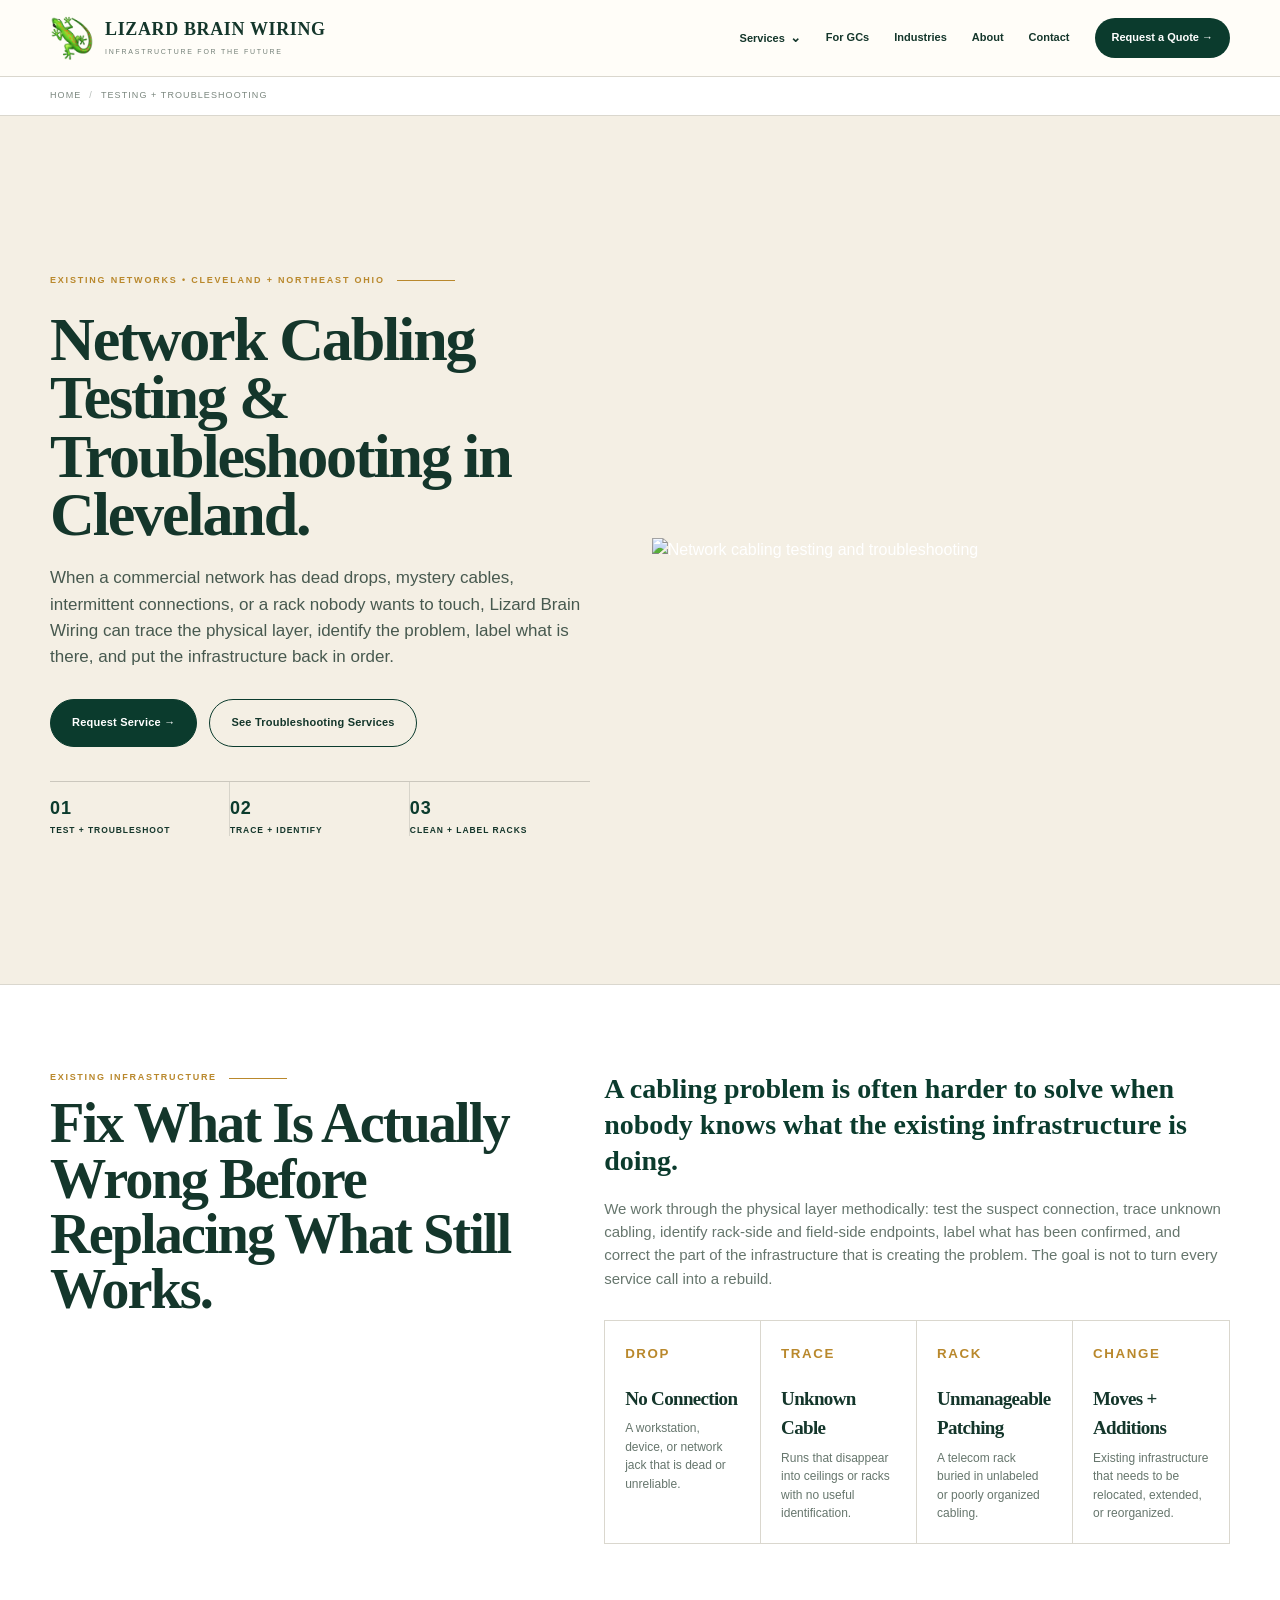
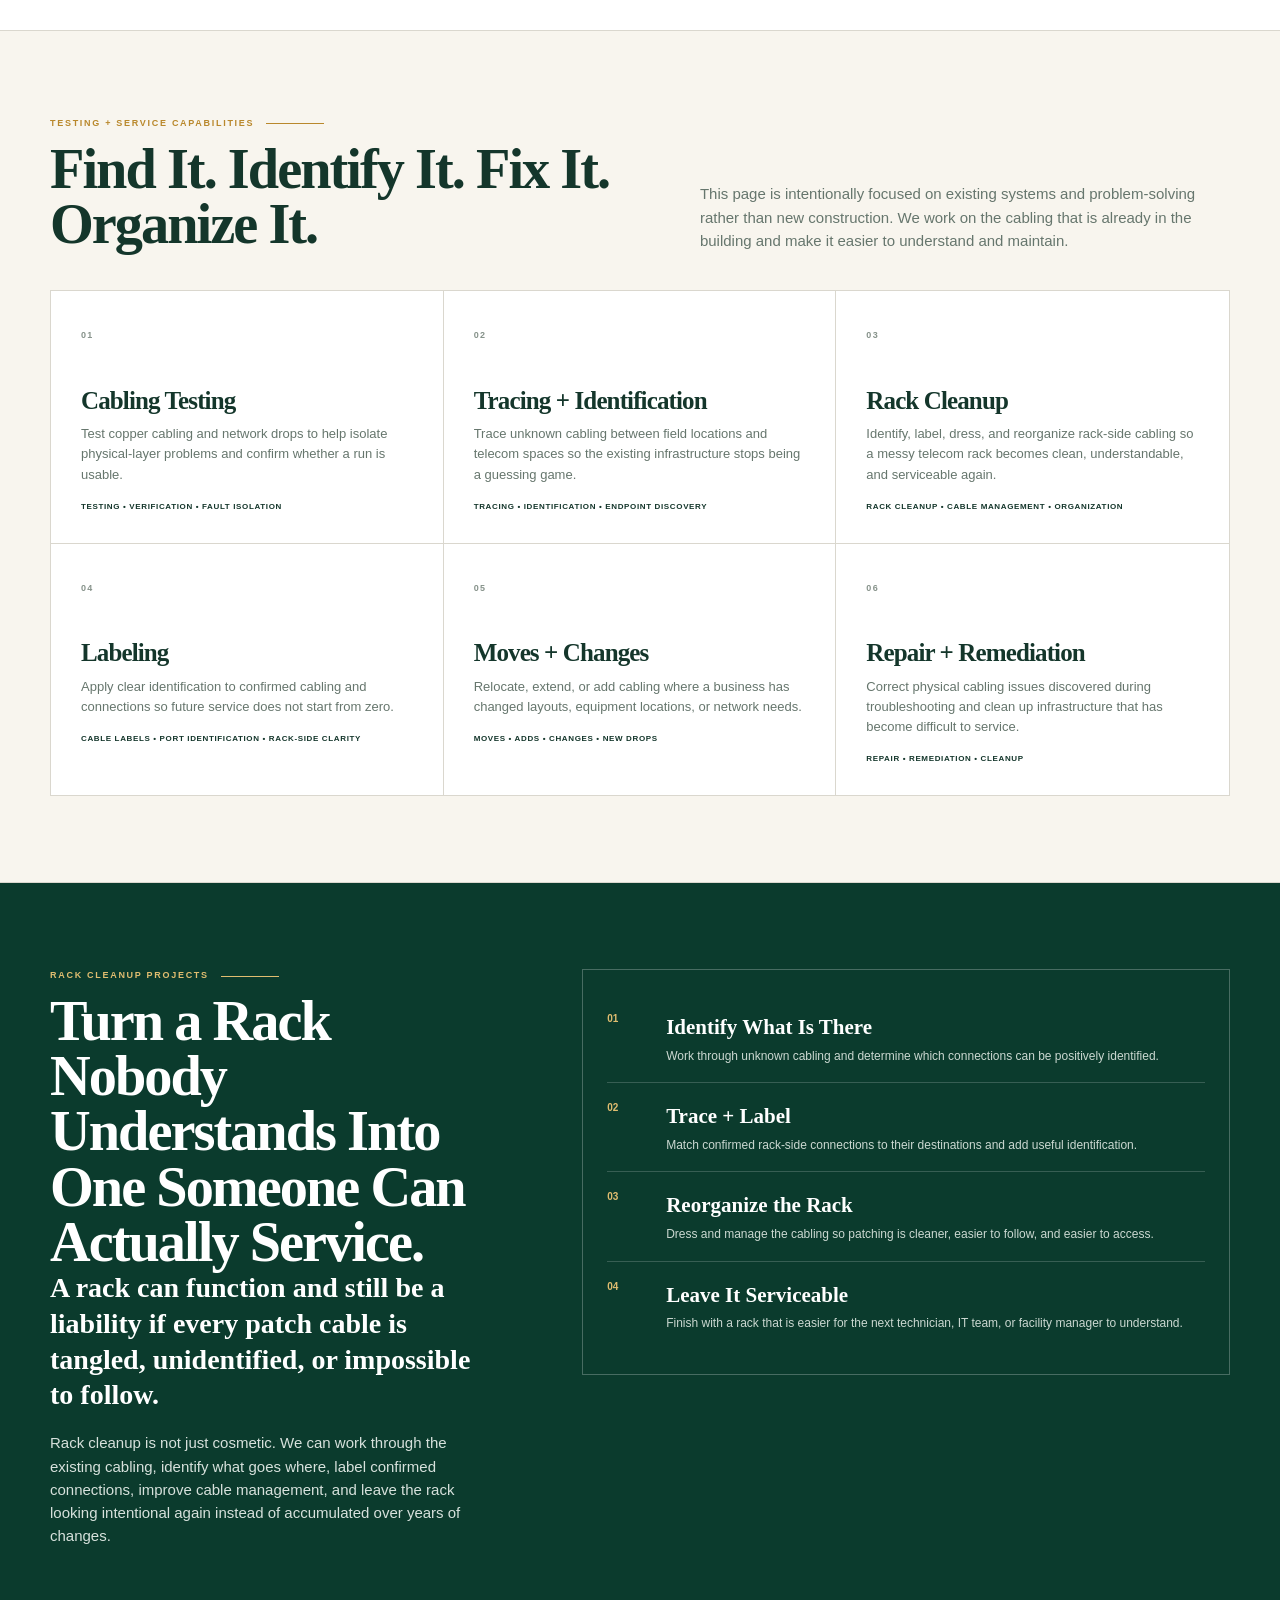
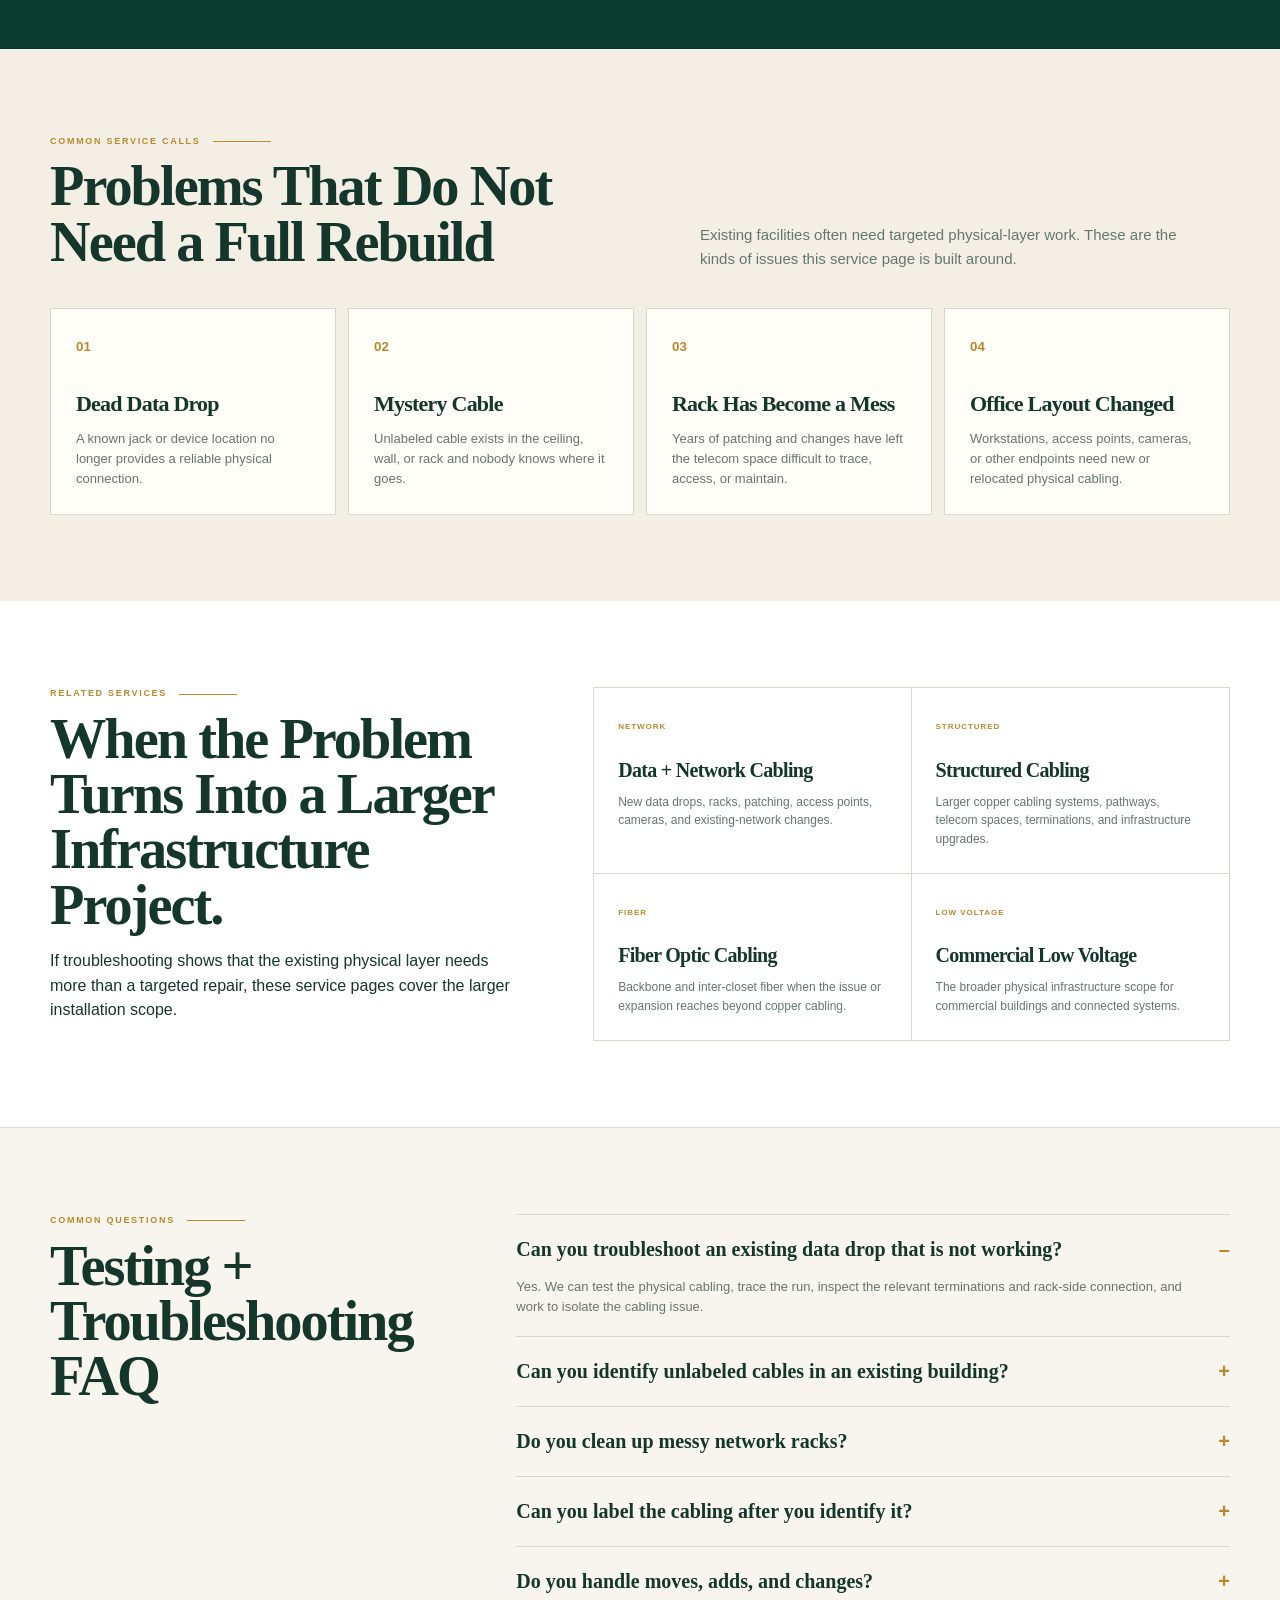
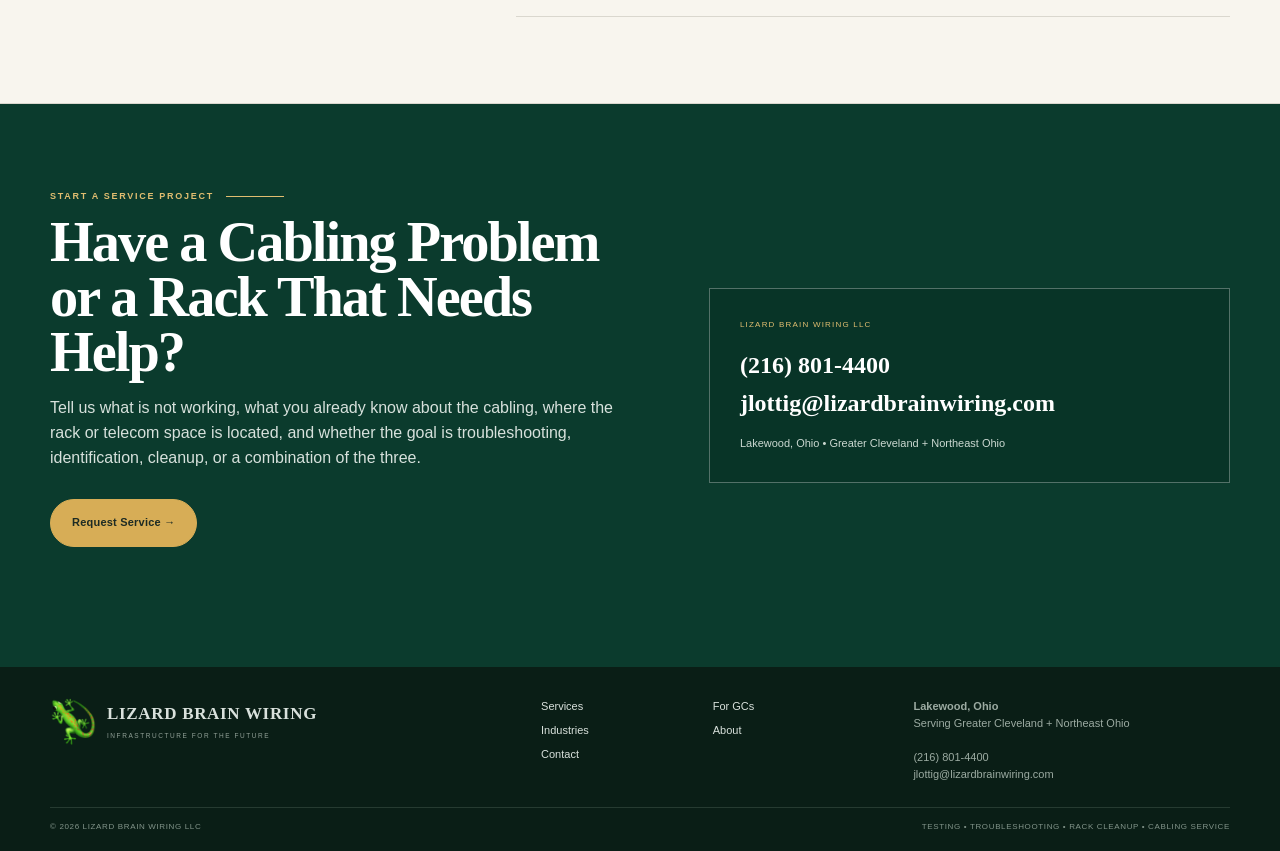
==== commit 9071a4dc: "Polish responsive photo presentation" ====
--- a/cabling-testing-troubleshooting/index.html
+++ b/cabling-testing-troubleshooting/index.html
@@ -223,7 +223,97 @@
 .route-visual.lbw-photo-host{aspect-ratio:1536/1152!important}
 .hero-photo.lbw-photo-host .lbw-one,.tech-visual.lbw-photo-host .lbw-one,.fiber-visual.lbw-photo-host .lbw-one,.route-visual.lbw-photo-host .lbw-one{width:100%!important;height:100%!important;object-fit:contain!important;display:block!important}
 }
-</style></head>
+</style><style id="photo-polish-0923">
+/* Final photo presentation override: preserve the full source image and its natural aspect ratio. */
+.hero-photo.lbw-photo-host,
+.tech-visual.lbw-photo-host,
+.network-visual.lbw-photo-host,
+.fiber-visual.lbw-photo-host,
+.scope-visual.lbw-photo-host,
+.build-visual.lbw-photo-host,
+.diag-visual.lbw-photo-host,
+.route-visual.lbw-photo-host{
+  width:100%!important;
+  height:auto!important;
+  min-height:0!important;
+  aspect-ratio:auto!important;
+  margin:38px 0!important;
+  padding:0!important;
+  border:0!important;
+  background:transparent!important;
+  overflow:visible!important;
+  display:block!important;
+  align-self:center!important;
+}
+.hero-photo.lbw-photo-host .lbw-one,
+.tech-visual.lbw-photo-host .lbw-one,
+.network-visual.lbw-photo-host .lbw-one,
+.fiber-visual.lbw-photo-host .lbw-one,
+.scope-visual.lbw-photo-host .lbw-one,
+.build-visual.lbw-photo-host .lbw-one,
+.diag-visual.lbw-photo-host .lbw-one,
+.route-visual.lbw-photo-host .lbw-one{
+  position:static!important;
+  inset:auto!important;
+  display:block!important;
+  width:100%!important;
+  height:auto!important;
+  max-width:100%!important;
+  object-fit:contain!important;
+  object-position:center!important;
+  margin:0!important;
+  background:transparent!important;
+  filter:none!important;
+}
+.lbw-ba{
+  width:100%!important;
+  height:auto!important;
+  display:grid!important;
+  grid-template-columns:repeat(2,minmax(0,1fr))!important;
+  align-items:start!important;
+  gap:14px!important;
+  background:transparent!important;
+}
+.lbw-ba figure{
+  position:relative!important;
+  margin:0!important;
+  padding:0!important;
+  overflow:hidden!important;
+  background:transparent!important;
+  display:block!important;
+}
+.lbw-ba img{
+  position:static!important;
+  display:block!important;
+  width:100%!important;
+  height:auto!important;
+  object-fit:contain!important;
+  object-position:center!important;
+}
+.lbw-ba figcaption{
+  left:10px!important;
+  top:10px!important;
+}
+@media(max-width:900px){
+  .hero-photo.lbw-photo-host,
+  .tech-visual.lbw-photo-host,
+  .network-visual.lbw-photo-host,
+  .fiber-visual.lbw-photo-host,
+  .scope-visual.lbw-photo-host,
+  .build-visual.lbw-photo-host,
+  .diag-visual.lbw-photo-host,
+  .route-visual.lbw-photo-host{
+    margin:8px 0 30px!important;
+  }
+}
+@media(max-width:580px){
+  .lbw-ba{
+    grid-template-columns:1fr!important;
+    gap:12px!important;
+  }
+}
+</style>
+</head>
 <body class="trouble-page" id="top">
 
 <header class="site-header">
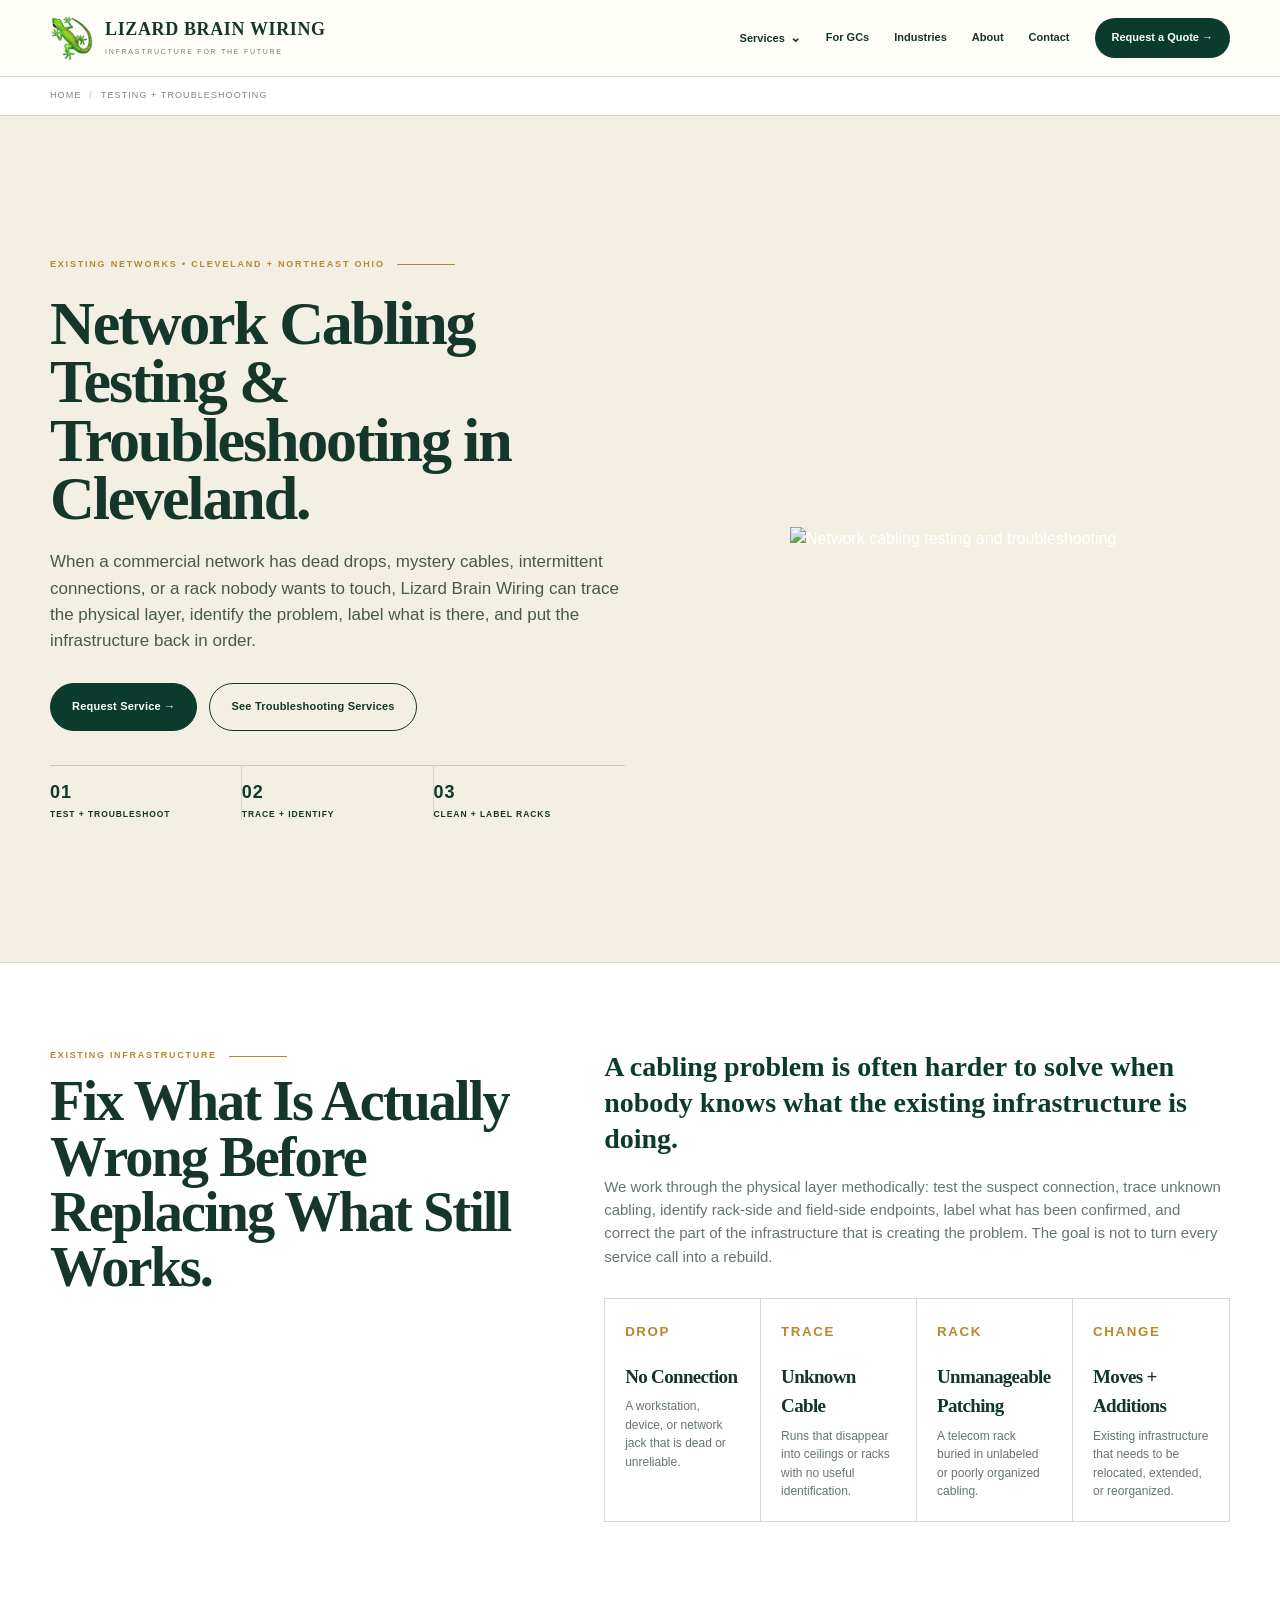
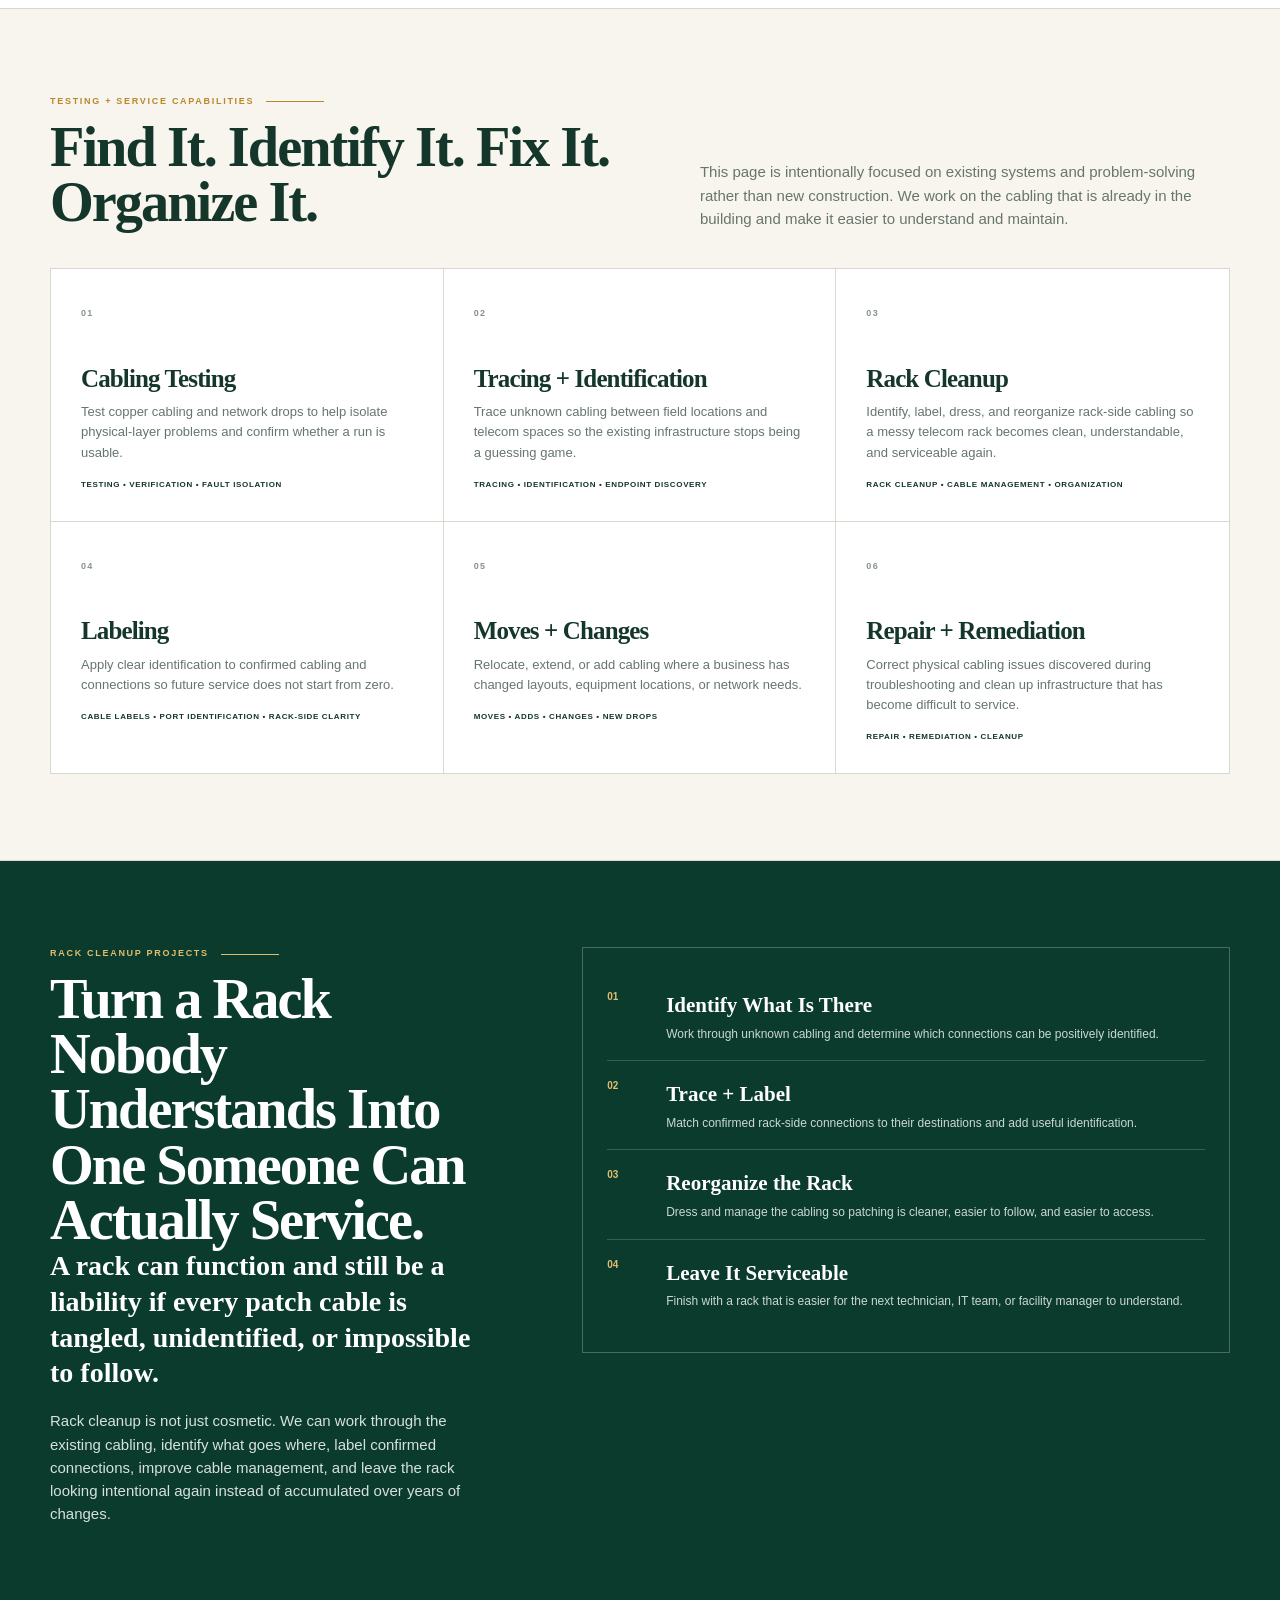
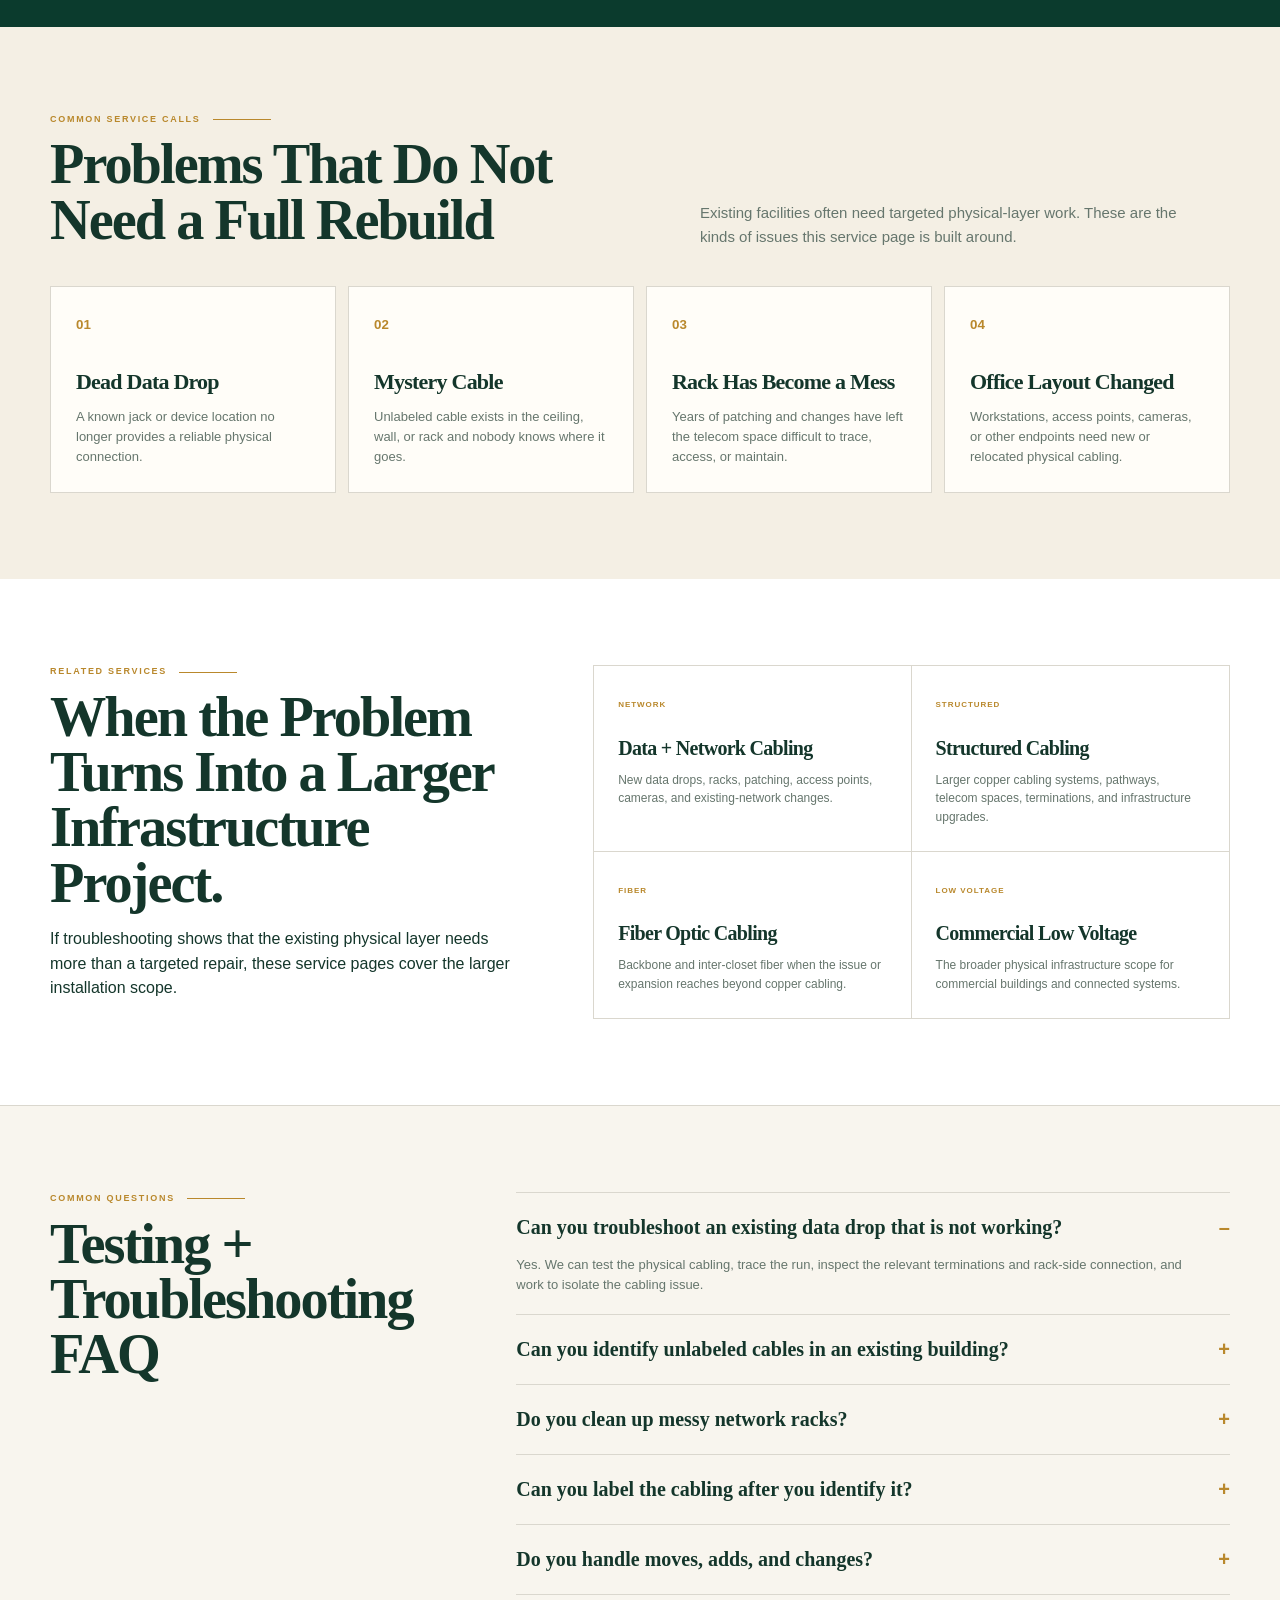
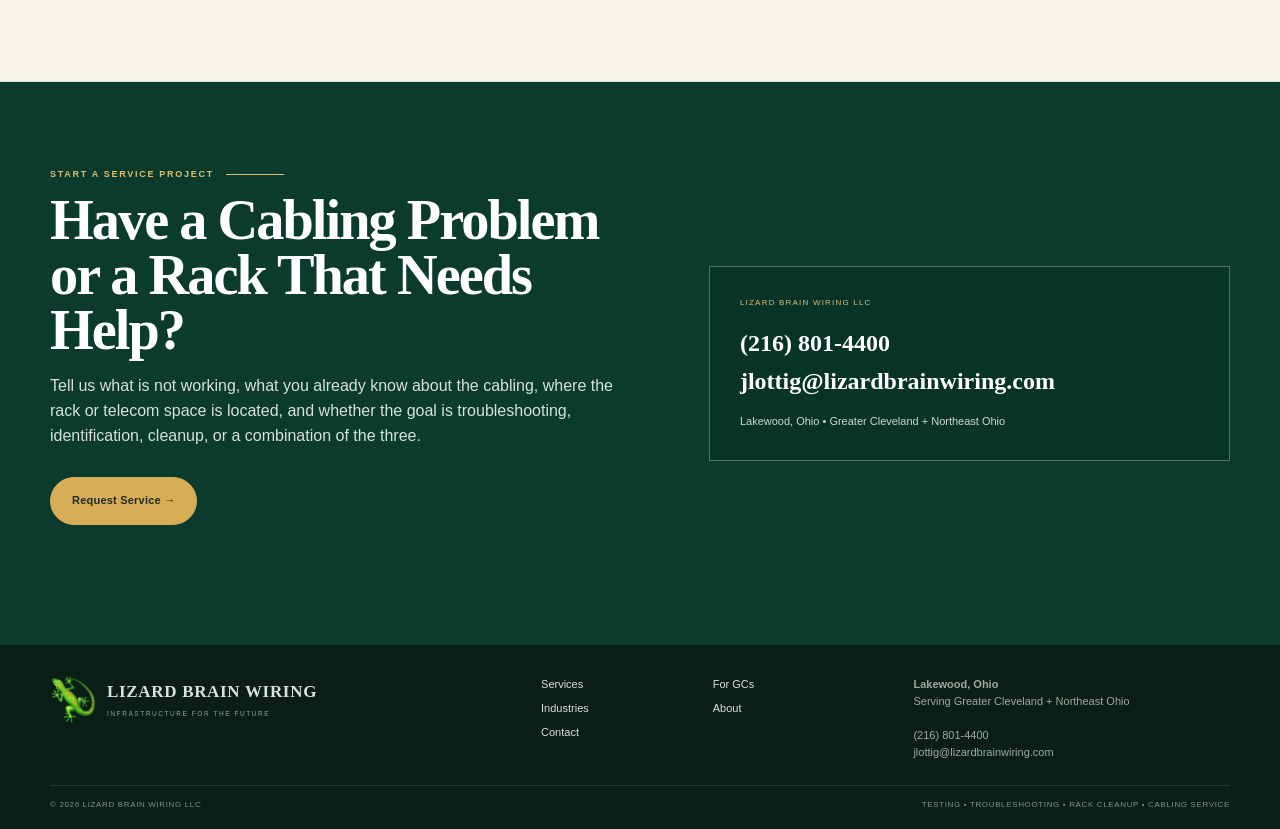
==== commit a8a3f00a: "Tune homepage and testing desktop photo layout" ====
--- a/cabling-testing-troubleshooting/index.html
+++ b/cabling-testing-troubleshooting/index.html
@@ -313,6 +313,36 @@
   }
 }
 </style>
+<style id="desktop-photo-corrections-0923">
+@media (min-width:901px){
+  .trouble-page .hero-grid{
+    grid-template-columns:minmax(0,1.12fr) minmax(380px,.88fr)!important;
+    column-gap:42px!important;
+    min-height:0!important;
+    align-items:center!important;
+  }
+  .trouble-page .hero-copy{
+    padding-top:56px!important;
+    padding-bottom:56px!important;
+  }
+  .trouble-page .diag-visual.lbw-photo-host{
+    width:min(100%,440px)!important;
+    max-width:440px!important;
+    min-height:0!important;
+    height:auto!important;
+    margin:32px 0!important;
+    padding:0!important;
+    background:transparent!important;
+    overflow:visible!important;
+    align-self:center!important;
+    justify-self:end!important;
+  }
+  .trouble-page .diag-visual.lbw-photo-host .lbw-one{
+    width:100%!important;
+    height:auto!important;
+  }
+}
+</style>
 </head>
 <body class="trouble-page" id="top">
 
